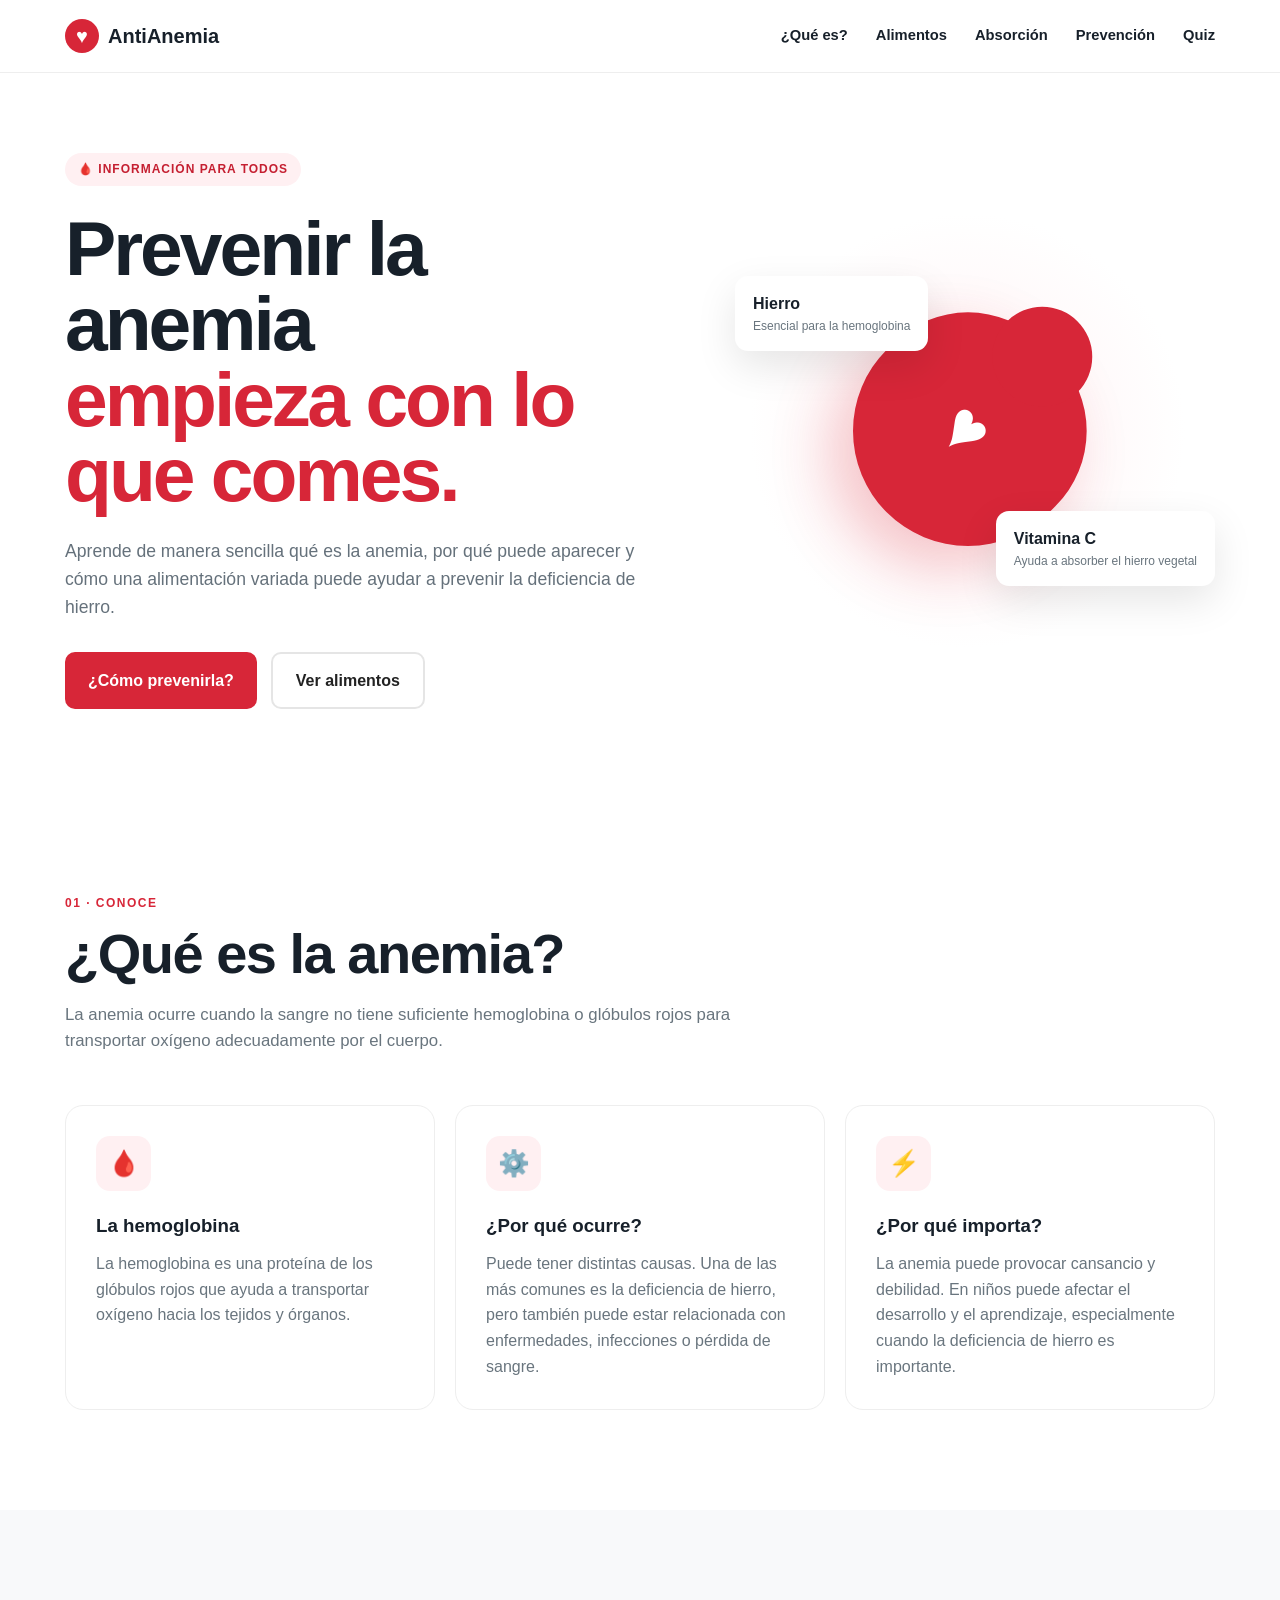
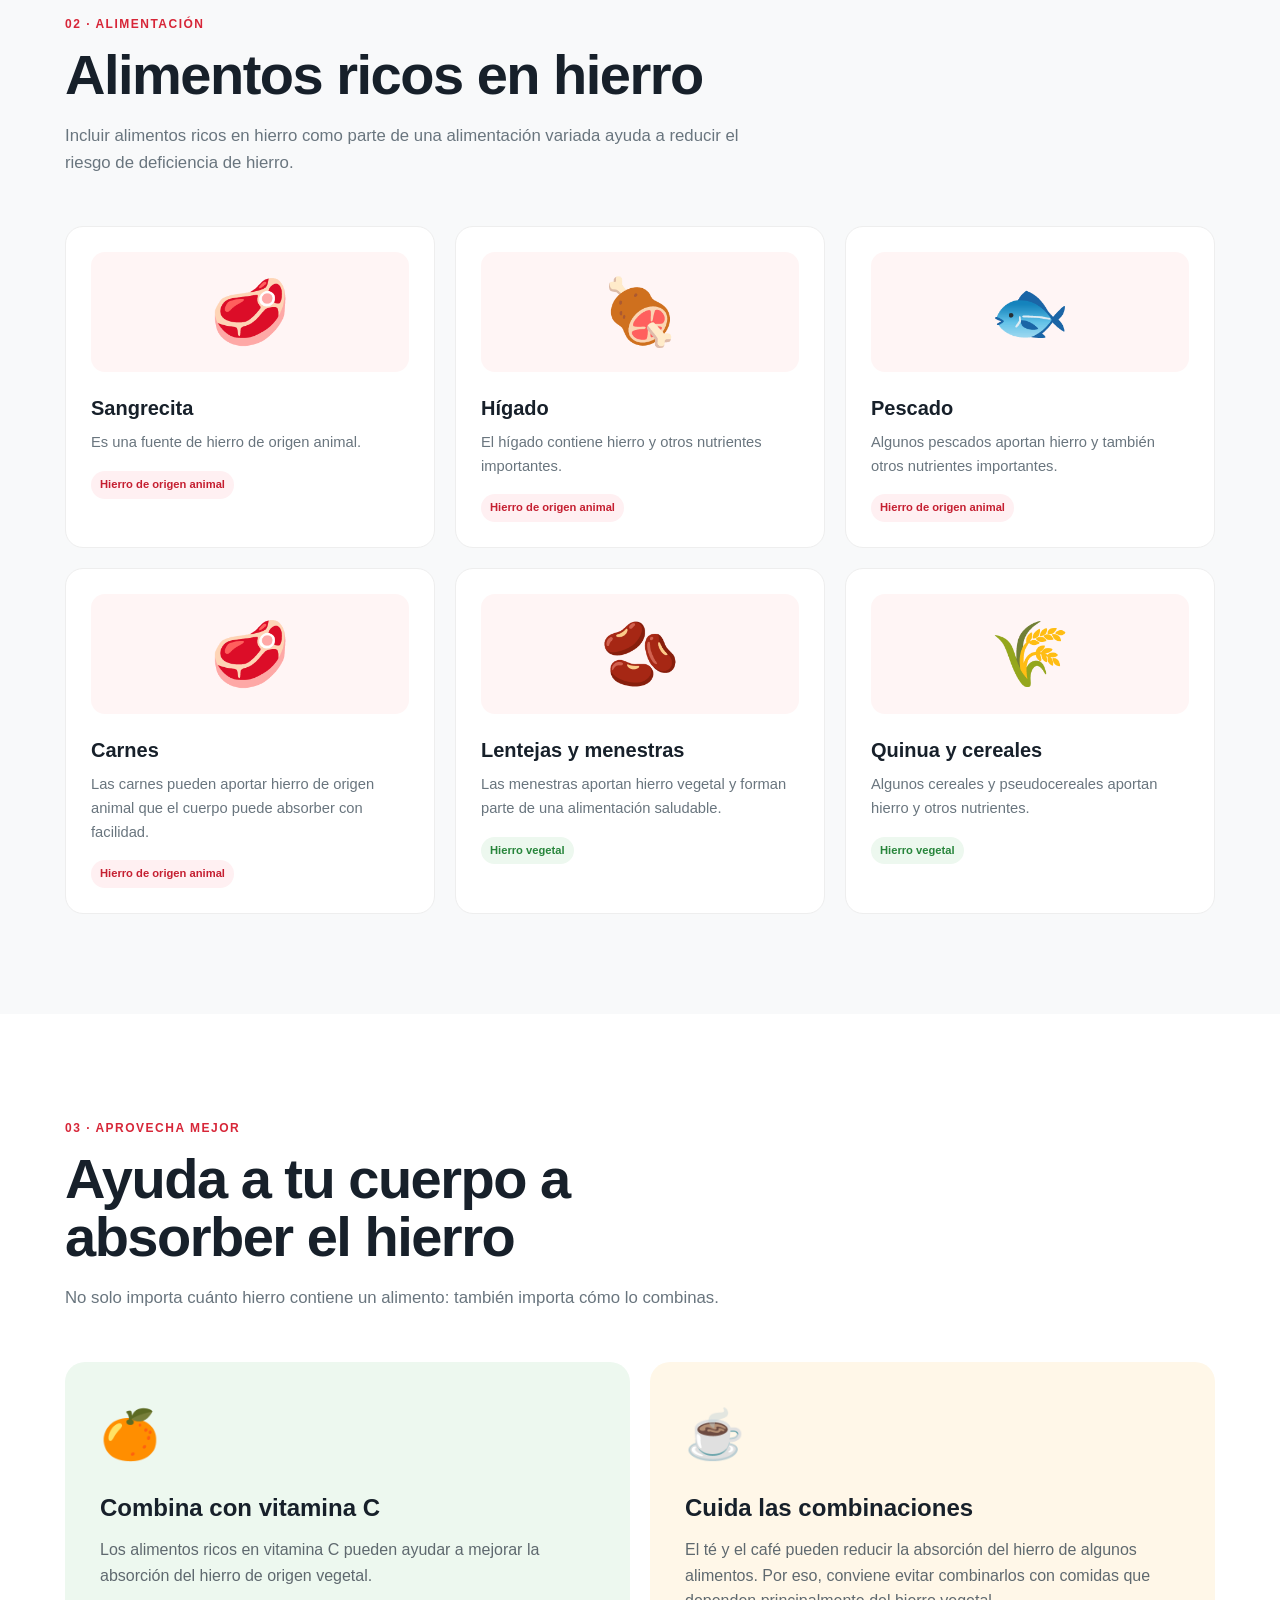
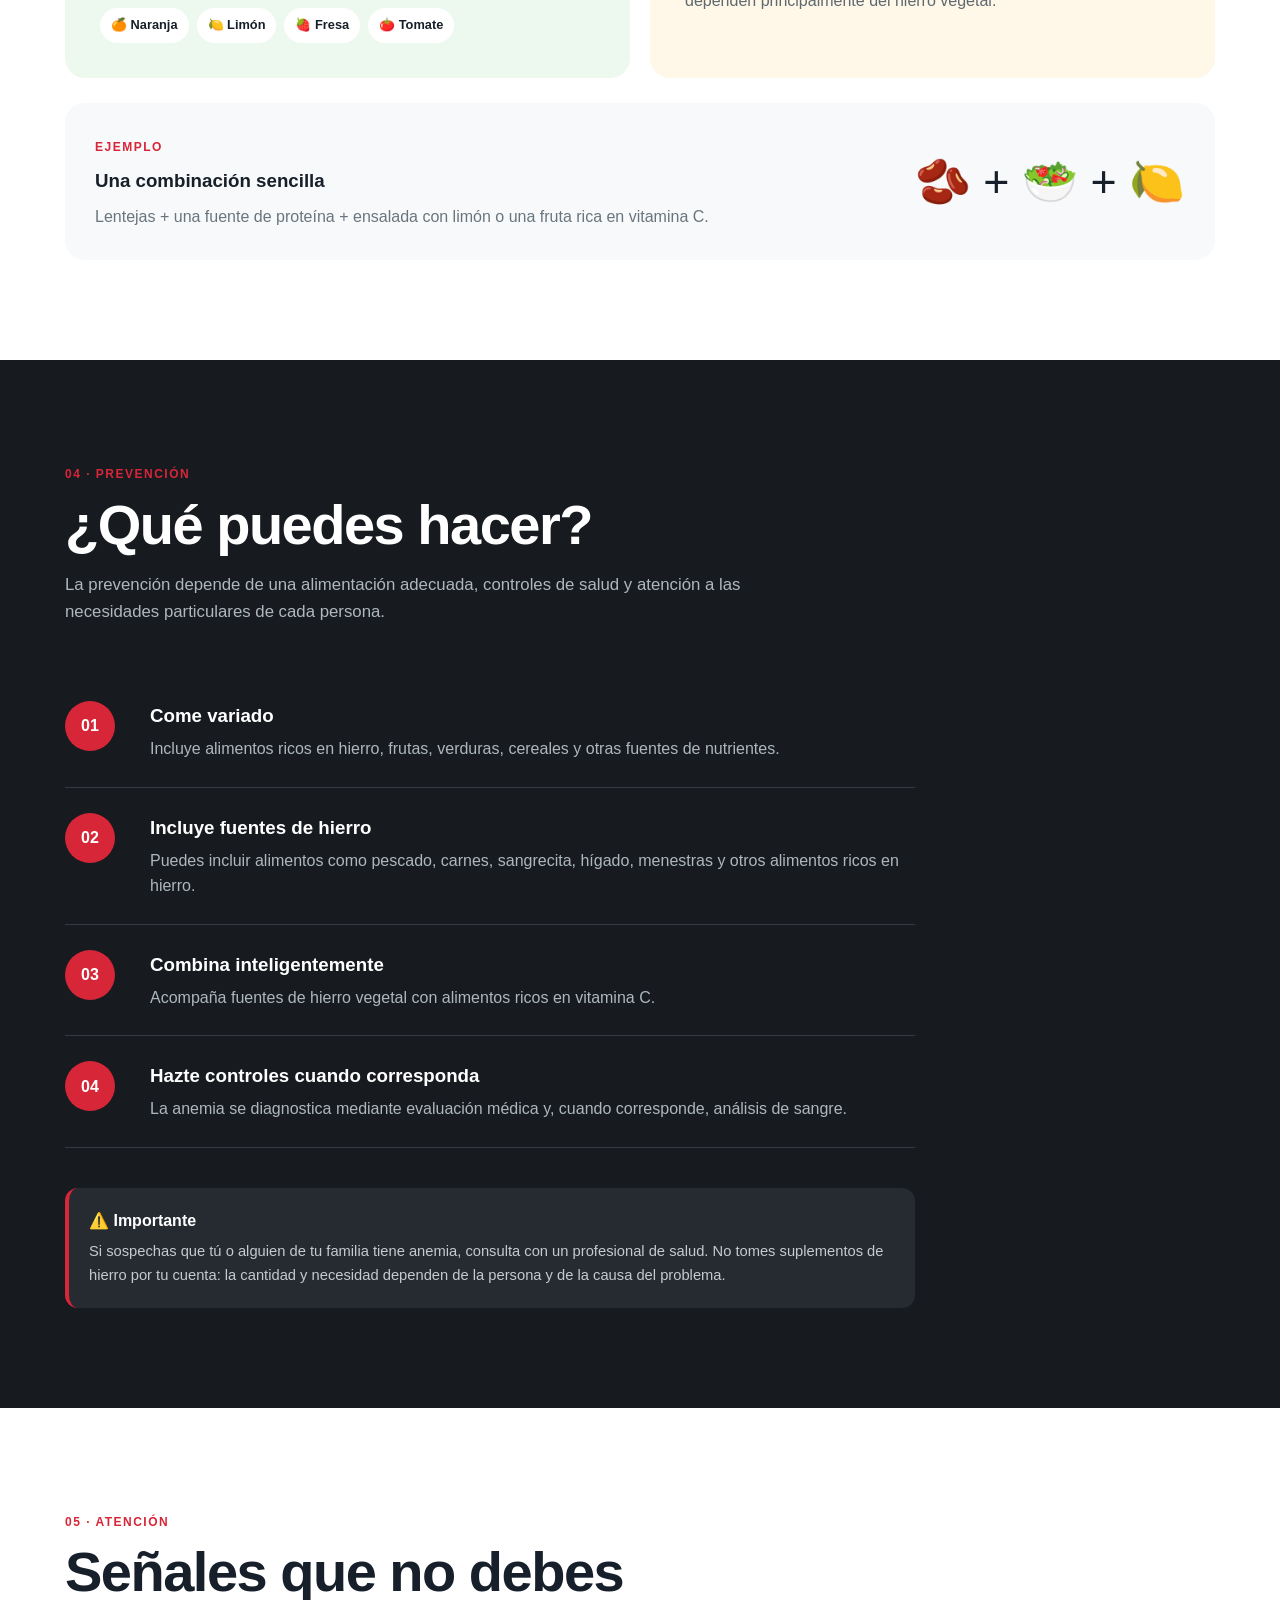
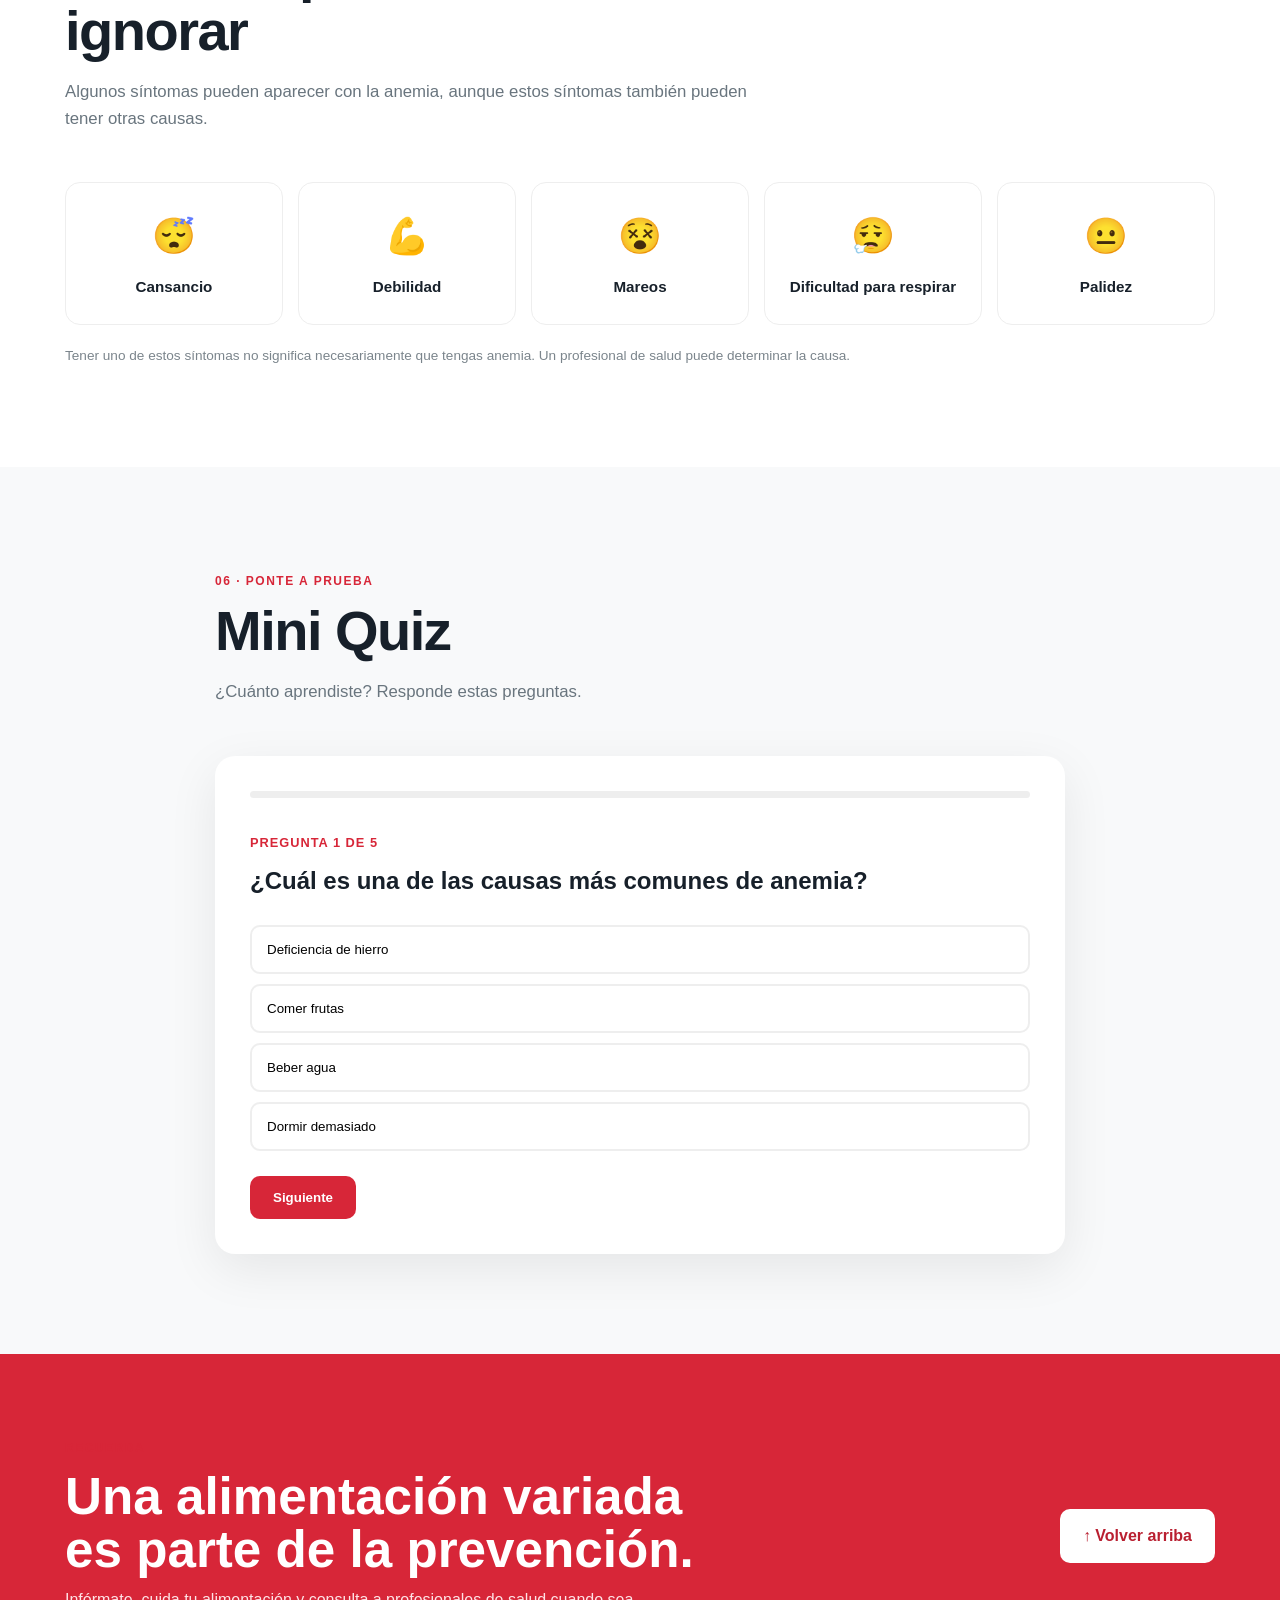
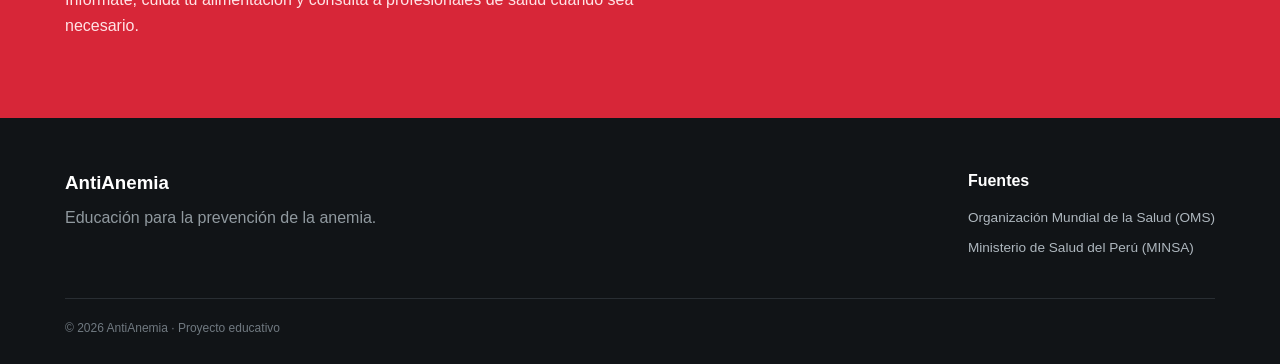
==== index.html @ 3e897366 "Add files via upload" ====
<!DOCTYPE html>
<html lang="es">
<head>
    <meta charset="UTF-8">
    <meta name="viewport" content="width=device-width, initial-scale=1.0">

    <title>Prevenir la Anemia | Guía de Salud</title>

    <meta
        name="description"
        content="Información sencilla sobre qué es la anemia y cómo ayudar a prevenirla mediante una alimentación saludable."
    >

    <link rel="stylesheet" href="style.css">
</head>

<body>

    <!-- ================= HEADER ================= -->

    <header class="header">

        <nav class="navbar">

            <a href="#inicio" class="logo">
                <span class="logo-icon">♥</span>
                AntiAnemia
            </a>

            <button class="menu-button" id="menuButton" aria-label="Abrir menú">
                ☰
            </button>

            <div class="nav-links" id="navLinks">
                <a href="#que-es">¿Qué es?</a>
                <a href="#alimentos">Alimentos</a>
                <a href="#absorcion">Absorción</a>
                <a href="#prevencion">Prevención</a>
                <a href="#quiz">Quiz</a>
            </div>

        </nav>

    </header>


    <!-- ================= HERO ================= -->

    <main>

        <section class="hero" id="inicio">

            <div class="hero-content">

                <div class="badge">
                    🩸 INFORMACIÓN PARA TODOS
                </div>

                <h1>
                    Prevenir la anemia
                    <span>empieza con lo que comes.</span>
                </h1>

                <p>
                    Aprende de manera sencilla qué es la anemia,
                    por qué puede aparecer y cómo una alimentación
                    variada puede ayudar a prevenir la deficiencia de hierro.
                </p>

                <div class="hero-buttons">

                    <a href="#prevencion" class="button primary">
                        ¿Cómo prevenirla?
                    </a>

                    <a href="#alimentos" class="button secondary">
                        Ver alimentos
                    </a>

                </div>

            </div>

            <div class="hero-illustration">

                <div class="blood-drop">
                    ♥
                </div>

                <div class="floating-card card-one">
                    <strong>Hierro</strong>
                    <small>Esencial para la hemoglobina</small>
                </div>

                <div class="floating-card card-two">
                    <strong>Vitamina C</strong>
                    <small>Ayuda a absorber el hierro vegetal</small>
                </div>

            </div>

        </section>


        <!-- ================= WHAT IS ANEMIA ================= -->

        <section class="section" id="que-es">

            <div class="section-heading">

                <span class="section-label">01 · CONOCE</span>

                <h2>¿Qué es la anemia?</h2>

                <p>
                    La anemia ocurre cuando la sangre no tiene suficiente
                    hemoglobina o glóbulos rojos para transportar oxígeno
                    adecuadamente por el cuerpo.
                </p>

            </div>


            <div class="info-grid">

                <article class="info-card">

                    <div class="icon">🩸</div>

                    <h3>La hemoglobina</h3>

                    <p>
                        La hemoglobina es una proteína de los glóbulos rojos
                        que ayuda a transportar oxígeno hacia los tejidos
                        y órganos.
                    </p>

                </article>


                <article class="info-card">

                    <div class="icon">⚙️</div>

                    <h3>¿Por qué ocurre?</h3>

                    <p>
                        Puede tener distintas causas. Una de las más comunes
                        es la deficiencia de hierro, pero también puede estar
                        relacionada con enfermedades, infecciones o pérdida
                        de sangre.
                    </p>

                </article>


                <article class="info-card">

                    <div class="icon">⚡</div>

                    <h3>¿Por qué importa?</h3>

                    <p>
                        La anemia puede provocar cansancio y debilidad.
                        En niños puede afectar el desarrollo y el aprendizaje,
                        especialmente cuando la deficiencia de hierro es importante.
                    </p>

                </article>

            </div>

        </section>


        <!-- ================= IRON FOODS ================= -->

        <section class="section section-light" id="alimentos">

            <div class="section-heading">

                <span class="section-label">02 · ALIMENTACIÓN</span>

                <h2>Alimentos ricos en hierro</h2>

                <p>
                    Incluir alimentos ricos en hierro como parte de una
                    alimentación variada ayuda a reducir el riesgo de
                    deficiencia de hierro.
                </p>

            </div>


            <div class="food-grid">

                <article class="food-card">

                    <div class="food-image">🥩</div>

                    <h3>Sangrecita</h3>

                    <p>
                        Es una fuente de hierro de origen animal.
                    </p>

                    <span class="tag animal">
                        Hierro de origen animal
                    </span>

                </article>


                <article class="food-card">

                    <div class="food-image">🍖</div>

                    <h3>Hígado</h3>

                    <p>
                        El hígado contiene hierro y otros nutrientes importantes.
                    </p>

                    <span class="tag animal">
                        Hierro de origen animal
                    </span>

                </article>


                <article class="food-card">

                    <div class="food-image">🐟</div>

                    <h3>Pescado</h3>

                    <p>
                        Algunos pescados aportan hierro y también otros
                        nutrientes importantes.
                    </p>

                    <span class="tag animal">
                        Hierro de origen animal
                    </span>

                </article>


                <article class="food-card">

                    <div class="food-image">🥩</div>

                    <h3>Carnes</h3>

                    <p>
                        Las carnes pueden aportar hierro de origen animal
                        que el cuerpo puede absorber con facilidad.
                    </p>

                    <span class="tag animal">
                        Hierro de origen animal
                    </span>

                </article>


                <article class="food-card">

                    <div class="food-image">🫘</div>

                    <h3>Lentejas y menestras</h3>

                    <p>
                        Las menestras aportan hierro vegetal y forman parte
                        de una alimentación saludable.
                    </p>

                    <span class="tag plant">
                        Hierro vegetal
                    </span>

                </article>


                <article class="food-card">

                    <div class="food-image">🌾</div>

                    <h3>Quinua y cereales</h3>

                    <p>
                        Algunos cereales y pseudocereales aportan hierro
                        y otros nutrientes.
                    </p>

                    <span class="tag plant">
                        Hierro vegetal
                    </span>

                </article>

            </div>

        </section>


        <!-- ================= ABSORPTION ================= -->

        <section class="section" id="absorcion">

            <div class="section-heading">

                <span class="section-label">03 · APROVECHA MEJOR</span>

                <h2>Ayuda a tu cuerpo a absorber el hierro</h2>

                <p>
                    No solo importa cuánto hierro contiene un alimento:
                    también importa cómo lo combinas.
                </p>

            </div>


            <div class="absorption-container">

                <div class="absorption-box positive">

                    <div class="big-icon">🍊</div>

                    <h3>Combina con vitamina C</h3>

                    <p>
                        Los alimentos ricos en vitamina C pueden ayudar a
                        mejorar la absorción del hierro de origen vegetal.
                    </p>

                    <div class="examples">

                        <span>🍊 Naranja</span>
                        <span>🍋 Limón</span>
                        <span>🍓 Fresa</span>
                        <span>🍅 Tomate</span>

                    </div>

                </div>


                <div class="absorption-box warning">

                    <div class="big-icon">☕</div>

                    <h3>Cuida las combinaciones</h3>

                    <p>
                        El té y el café pueden reducir la absorción del hierro
                        de algunos alimentos. Por eso, conviene evitar
                        combinarlos con comidas que dependen principalmente
                        del hierro vegetal.
                    </p>

                </div>

            </div>


            <div class="meal-example">

                <div class="meal-text">

                    <span class="section-label">EJEMPLO</span>

                    <h3>Una combinación sencilla</h3>

                    <p>
                        Lentejas + una fuente de proteína + ensalada con limón
                        o una fruta rica en vitamina C.
                    </p>

                </div>

                <div class="meal-visual">
                    🫘 + 🥗 + 🍋
                </div>

            </div>

        </section>


        <!-- ================= PREVENTION ================= -->

        <section class="section section-dark" id="prevencion">

            <div class="section-heading light">

                <span class="section-label">04 · PREVENCIÓN</span>

                <h2>¿Qué puedes hacer?</h2>

                <p>
                    La prevención depende de una alimentación adecuada,
                    controles de salud y atención a las necesidades
                    particulares de cada persona.
                </p>

            </div>


            <div class="steps">

                <div class="step">

                    <div class="step-number">01</div>

                    <div>
                        <h3>Come variado</h3>

                        <p>
                            Incluye alimentos ricos en hierro, frutas,
                            verduras, cereales y otras fuentes de nutrientes.
                        </p>
                    </div>

                </div>


                <div class="step">

                    <div class="step-number">02</div>

                    <div>
                        <h3>Incluye fuentes de hierro</h3>

                        <p>
                            Puedes incluir alimentos como pescado, carnes,
                            sangrecita, hígado, menestras y otros alimentos
                            ricos en hierro.
                        </p>
                    </div>

                </div>


                <div class="step">

                    <div class="step-number">03</div>

                    <div>
                        <h3>Combina inteligentemente</h3>

                        <p>
                            Acompaña fuentes de hierro vegetal con alimentos
                            ricos en vitamina C.
                        </p>
                    </div>

                </div>


                <div class="step">

                    <div class="step-number">04</div>

                    <div>
                        <h3>Hazte controles cuando corresponda</h3>

                        <p>
                            La anemia se diagnostica mediante evaluación
                            médica y, cuando corresponde, análisis de sangre.
                        </p>
                    </div>

                </div>

            </div>


            <div class="health-warning">

                <strong>⚠️ Importante</strong>

                <p>
                    Si sospechas que tú o alguien de tu familia tiene anemia,
                    consulta con un profesional de salud. No tomes suplementos
                    de hierro por tu cuenta: la cantidad y necesidad dependen
                    de la persona y de la causa del problema.
                </p>

            </div>

        </section>


        <!-- ================= WARNING SIGNS ================= -->

        <section class="section">

            <div class="section-heading">

                <span class="section-label">05 · ATENCIÓN</span>

                <h2>Señales que no debes ignorar</h2>

                <p>
                    Algunos síntomas pueden aparecer con la anemia, aunque
                    estos síntomas también pueden tener otras causas.
                </p>

            </div>


            <div class="symptoms">

                <div class="symptom">
                    <span>😴</span>
                    <h3>Cansancio</h3>
                </div>

                <div class="symptom">
                    <span>💪</span>
                    <h3>Debilidad</h3>
                </div>

                <div class="symptom">
                    <span>😵</span>
                    <h3>Mareos</h3>
                </div>

                <div class="symptom">
                    <span>😮‍💨</span>
                    <h3>Dificultad para respirar</h3>
                </div>

                <div class="symptom">
                    <span>😐</span>
                    <h3>Palidez</h3>
                </div>

            </div>

            <p class="small-note">
                Tener uno de estos síntomas no significa necesariamente
                que tengas anemia. Un profesional de salud puede determinar
                la causa.
            </p>

        </section>


        <!-- ================= QUIZ ================= -->

        <section class="section quiz-section" id="quiz">

            <div class="section-heading">

                <span class="section-label">06 · PONTE A PRUEBA</span>

                <h2>Mini Quiz</h2>

                <p>
                    ¿Cuánto aprendiste? Responde estas preguntas.
                </p>

            </div>


            <div class="quiz-card">

                <div class="quiz-progress">
                    <div id="progressBar"></div>
                </div>

                <div id="quizContent"></div>

                <button class="button primary quiz-button" id="nextButton">
                    Siguiente
                </button>

                <div id="quizResult" class="quiz-result"></div>

            </div>

        </section>


        <!-- ================= FINAL CTA ================= -->

        <section class="final-section">

            <div>

                <span class="section-label">RECUERDA</span>

                <h2>
                    Una alimentación variada
                    es parte de la prevención.
                </h2>

                <p>
                    Infórmate, cuida tu alimentación y consulta a profesionales
                    de salud cuando sea necesario.
                </p>

            </div>

            <a href="#inicio" class="button light-button">
                ↑ Volver arriba
            </a>

        </section>

    </main>


    <!-- ================= FOOTER ================= -->

    <footer class="footer">

        <div class="footer-content">

            <div>

                <h3>AntiAnemia</h3>

                <p>
                    Educación para la prevención de la anemia.
                </p>

            </div>


            <div class="sources">

                <h4>Fuentes</h4>

                <a
                    href="https://www.who.int/health-topics/anaemia"
                    target="_blank"
                    rel="noopener"
                >
                    Organización Mundial de la Salud (OMS)
                </a>

                <a
                    href="https://www.gob.pe/minsa"
                    target="_blank"
                    rel="noopener"
                >
                    Ministerio de Salud del Perú (MINSA)
                </a>

            </div>

        </div>


        <div class="copyright">
            © 2026 AntiAnemia · Proyecto educativo
        </div>

    </footer>


    <script src="quiz.js"></script>

</body>
</html>
---- style.css ----
/* =========================================
   GENERAL
========================================= */

* {
    margin: 0;
    padding: 0;
    box-sizing: border-box;
}

html {
    scroll-behavior: smooth;
}

body {
    font-family: Arial, Helvetica, sans-serif;
    background: #ffffff;
    color: #17202a;
    line-height: 1.6;
}

a {
    text-decoration: none;
    color: inherit;
}

button {
    font-family: inherit;
}


/* =========================================
   HEADER
========================================= */

.header {
    position: sticky;
    top: 0;
    z-index: 1000;
    background: rgba(255, 255, 255, 0.95);
    backdrop-filter: blur(12px);
    border-bottom: 1px solid #eeeeee;
}

.navbar {
    max-width: 1200px;
    margin: auto;
    height: 72px;

    padding: 0 25px;

    display: flex;
    align-items: center;
    justify-content: space-between;
}

.logo {
    font-size: 1.25rem;
    font-weight: 800;

    display: flex;
    align-items: center;
    gap: 9px;
}

.logo-icon {
    width: 34px;
    height: 34px;

    display: flex;
    align-items: center;
    justify-content: center;

    border-radius: 50%;

    background: #d72638;
    color: white;
}

.nav-links {
    display: flex;
    gap: 28px;

    font-size: 0.92rem;
    font-weight: 600;
}

.nav-links a {
    transition: 0.2s;
}

.nav-links a:hover {
    color: #d72638;
}

.menu-button {
    display: none;

    border: none;
    background: none;

    font-size: 1.7rem;
    cursor: pointer;
}


/* =========================================
   HERO
========================================= */

.hero {
    min-height: 650px;

    max-width: 1200px;
    margin: auto;

    padding: 80px 25px;

    display: grid;
    grid-template-columns: 1.1fr 0.9fr;

    align-items: center;
    gap: 50px;
}

.badge {
    display: inline-block;

    padding: 7px 13px;

    background: #fff0f2;
    color: #c51f31;

    border-radius: 100px;

    font-size: 0.75rem;
    font-weight: 800;

    letter-spacing: 1px;
}

.hero h1 {
    font-size: clamp(3rem, 6vw, 5.3rem);

    line-height: 0.98;

    margin: 25px 0;
    letter-spacing: -3px;
}

.hero h1 span {
    display: block;
    color: #d72638;
}

.hero p {
    max-width: 620px;

    font-size: 1.1rem;
    color: #65717b;

    margin-bottom: 30px;
}

.hero-buttons {
    display: flex;
    gap: 14px;
    flex-wrap: wrap;
}

.button {
    display: inline-flex;

    align-items: center;
    justify-content: center;

    padding: 14px 23px;

    border-radius: 10px;

    font-weight: 700;

    border: none;

    cursor: pointer;

    transition: 0.2s;
}

.button:hover {
    transform: translateY(-2px);
}

.primary {
    background: #d72638;
    color: white;
}

.primary:hover {
    background: #b91f30;
}

.secondary {
    border: 2px solid #e5e5e5;
    color: #222;
}

.secondary:hover {
    border-color: #d72638;
}


/* =========================================
   HERO ILLUSTRATION
========================================= */

.hero-illustration {
    min-height: 450px;

    position: relative;

    display: flex;
    align-items: center;
    justify-content: center;

    background:
        radial-gradient(circle at center, #fff1f3 0%, #fff 65%);
}

.blood-drop {
    width: 230px;
    height: 230px;

    background: #d72638;

    border-radius: 60% 60% 65% 65%;

    transform: rotate(45deg);

    display: flex;
    align-items: center;
    justify-content: center;

    color: white;

    font-size: 70px;

    box-shadow:
        0 30px 60px rgba(215, 38, 56, 0.25);
}

.blood-drop::before {
    content: "";

    position: absolute;

    width: 100px;
    height: 100px;

    background: #d72638;

    border-radius: 50%;

    top: -40px;
    left: 65px;
}

.blood-drop {
    text-indent: -5px;
}

.floating-card {
    position: absolute;

    background: white;

    padding: 15px 18px;

    border-radius: 13px;

    box-shadow: 0 15px 40px rgba(0, 0, 0, 0.1);

    display: flex;
    flex-direction: column;

    font-size: 0.9rem;
}

.floating-card strong {
    font-size: 1rem;
}

.floating-card small {
    color: #69757e;
}

.card-one {
    top: 70px;
    left: 15px;
}

.card-two {
    bottom: 70px;
    right: 0;
}


/* =========================================
   SECTIONS
========================================= */

.section {
    max-width: 1200px;

    margin: auto;

    padding: 100px 25px;
}

.section-light {
    max-width: none;
    background: #f8f9fa;

    padding-left: max(25px, calc((100% - 1150px) / 2));
    padding-right: max(25px, calc((100% - 1150px) / 2));
}

.section-heading {
    max-width: 700px;

    margin-bottom: 50px;
}

.section-heading h2 {
    font-size: clamp(2.2rem, 5vw, 3.5rem);

    line-height: 1.05;

    margin: 10px 0 18px;

    letter-spacing: -1.5px;
}

.section-heading p {
    color: #69757e;
    font-size: 1.05rem;
}

.section-label {
    font-size: 0.75rem;

    color: #d72638;

    font-weight: 800;

    letter-spacing: 1.5px;
}


/* =========================================
   INFO CARDS
========================================= */

.info-grid {
    display: grid;

    grid-template-columns: repeat(3, 1fr);

    gap: 20px;
}

.info-card {
    padding: 30px;

    border: 1px solid #eeeeee;

    border-radius: 18px;

    background: white;

    transition: 0.25s;
}

.info-card:hover {
    transform: translateY(-5px);

    box-shadow: 0 15px 40px rgba(0, 0, 0, 0.07);
}

.icon {
    width: 55px;
    height: 55px;

    display: flex;
    align-items: center;
    justify-content: center;

    background: #fff0f2;

    border-radius: 14px;

    font-size: 1.6rem;

    margin-bottom: 20px;
}

.info-card h3 {
    margin-bottom: 10px;
}

.info-card p {
    color: #69757e;
}


/* =========================================
   FOOD CARDS
========================================= */

.food-grid {
    display: grid;

    grid-template-columns: repeat(3, 1fr);

    gap: 20px;
}

.food-card {
    background: white;

    border-radius: 18px;

    padding: 25px;

    border: 1px solid #eeeeee;

    transition: 0.25s;
}

.food-card:hover {
    transform: translateY(-5px);

    box-shadow: 0 15px 40px rgba(0, 0, 0, 0.07);
}

.food-image {
    height: 120px;

    background: #fff5f5;

    border-radius: 14px;

    display: flex;
    align-items: center;
    justify-content: center;

    font-size: 4rem;

    margin-bottom: 20px;
}

.food-card h3 {
    font-size: 1.25rem;

    margin-bottom: 7px;
}

.food-card p {
    color: #69757e;

    font-size: 0.92rem;

    margin-bottom: 15px;
}

.tag {
    display: inline-block;

    padding: 5px 9px;

    border-radius: 50px;

    font-size: 0.7rem;

    font-weight: 700;
}

.animal {
    background: #fff0f2;
    color: #c51f31;
}

.plant {
    background: #edf8ef;
    color: #27853b;
}


/* =========================================
   ABSORPTION
========================================= */

.absorption-container {
    display: grid;

    grid-template-columns: 1fr 1fr;

    gap: 20px;
}

.absorption-box {
    padding: 35px;

    border-radius: 20px;
}

.absorption-box.positive {
    background: #edf8ef;
}

.absorption-box.warning {
    background: #fff7e8;
}

.big-icon {
    font-size: 3rem;

    margin-bottom: 15px;
}

.absorption-box h3 {
    font-size: 1.5rem;

    margin-bottom: 10px;
}

.absorption-box p {
    color: #5f696f;
}

.examples {
    display: flex;

    flex-wrap: wrap;

    gap: 8px;

    margin-top: 20px;
}

.examples span {
    padding: 7px 11px;

    background: white;

    border-radius: 50px;

    font-size: 0.8rem;

    font-weight: 600;
}

.meal-example {
    margin-top: 25px;

    padding: 30px;

    border-radius: 20px;

    background: #f8f9fa;

    display: flex;

    align-items: center;
    justify-content: space-between;

    gap: 20px;
}

.meal-example h3 {
    margin: 8px 0;
}

.meal-text p {
    color: #69757e;
}

.meal-visual {
    font-size: 2.8rem;

    white-space: nowrap;
}


/* =========================================
   DARK SECTION
========================================= */

.section-dark {
    max-width: none;

    background: #171b20;

    color: white;

    padding-left: max(25px, calc((100% - 1150px) / 2));
    padding-right: max(25px, calc((100% - 1150px) / 2));
}

.light p {
    color: #aeb7be;
}

.steps {
    max-width: 850px;
}

.step {
    display: grid;

    grid-template-columns: 65px 1fr;

    gap: 20px;

    padding: 25px 0;

    border-bottom: 1px solid #343a40;
}

.step-number {
    width: 50px;
    height: 50px;

    display: flex;
    align-items: center;
    justify-content: center;

    border-radius: 50%;

    background: #d72638;

    font-weight: 800;
}

.step h3 {
    margin-bottom: 5px;
}

.step p {
    color: #aeb7be;
}

.health-warning {
    max-width: 850px;

    margin-top: 40px;

    padding: 20px;

    border-radius: 13px;

    background: #252b31;

    border-left: 4px solid #d72638;
}

.health-warning strong {
    display: block;

    margin-bottom: 7px;
}

.health-warning p {
    color: #c4cbd0;

    font-size: 0.92rem;
}


/* =========================================
   SYMPTOMS
========================================= */

.symptoms {
    display: grid;

    grid-template-columns: repeat(5, 1fr);

    gap: 15px;
}

.symptom {
    text-align: center;

    padding: 25px 15px;

    border: 1px solid #eeeeee;

    border-radius: 15px;
}

.symptom span {
    display: block;

    font-size: 2.2rem;

    margin-bottom: 10px;
}

.symptom h3 {
    font-size: 0.95rem;
}

.small-note {
    margin-top: 20px;

    color: #7b858c;

    font-size: 0.85rem;
}


/* =========================================
   QUIZ
========================================= */

.quiz-section {
    background: #f8f9fa;

    max-width: none;

    padding-left: max(25px, calc((100% - 850px) / 2));
    padding-right: max(25px, calc((100% - 850px) / 2));
}

.quiz-card {
    background: white;

    padding: 35px;

    border-radius: 20px;

    box-shadow: 0 15px 50px rgba(0, 0, 0, 0.08);
}

.quiz-progress {
    height: 7px;

    background: #eeeeee;

    border-radius: 10px;

    margin-bottom: 35px;

    overflow: hidden;
}

#progressBar {
    height: 100%;

    width: 0%;

    background: #d72638;

    transition: 0.3s;
}

.question-number {
    color: #d72638;

    font-weight: 800;

    font-size: 0.8rem;

    letter-spacing: 1px;
}

.quiz-question {
    font-size: 1.5rem;

    margin: 8px 0 25px;
}

.answers {
    display: grid;

    gap: 10px;
}

.answer {
    width: 100%;

    padding: 15px;

    text-align: left;

    background: white;

    border: 2px solid #eeeeee;

    border-radius: 10px;

    cursor: pointer;

    transition: 0.2s;
}

.answer:hover {
    border-color: #d72638;
}

.answer.selected {
    border-color: #d72638;

    background: #fff1f3;
}

.quiz-button {
    margin-top: 25px;
}

.quiz-result {
    display: none;

    text-align: center;

    padding: 25px;

    margin-top: 20px;

    background: #edf8ef;

    border-radius: 12px;
}

.quiz-result h3 {
    margin-bottom: 5px;
}


/* =========================================
   FINAL SECTION
========================================= */

.final-section {
    padding: 80px 25px;

    background: #d72638;

    color: white;

    display: flex;

    justify-content: space-between;
    align-items: center;

    gap: 40px;

    padding-left: max(25px, calc((100% - 1150px) / 2));
    padding-right: max(25px, calc((100% - 1150px) / 2));
}

.final-section h2 {
    max-width: 650px;

    font-size: clamp(2rem, 4vw, 3.2rem);

    line-height: 1.05;

    margin: 10px 0;
}

.final-section p {
    max-width: 600px;

    color: #ffe3e6;
}

.light-button {
    background: white;

    color: #b91f30;

    white-space: nowrap;
}


/* =========================================
   FOOTER
========================================= */

.footer {
    background: #111417;

    color: white;

    padding: 50px 25px 25px;
}

.footer-content {
    max-width: 1150px;

    margin: auto;

    display: flex;

    justify-content: space-between;

    gap: 40px;
}

.footer p {
    color: #90999f;

    margin-top: 7px;
}

.sources {
    display: flex;

    flex-direction: column;

    gap: 8px;
}

.sources h4 {
    margin-bottom: 5px;
}

.sources a {
    color: #aeb7be;

    font-size: 0.85rem;
}

.sources a:hover {
    color: white;
}

.copyright {
    max-width: 1150px;

    margin: 40px auto 0;

    padding-top: 20px;

    border-top: 1px solid #292e33;

    color: #707980;

    font-size: 0.75rem;
}


/* =========================================
   RESPONSIVE
========================================= */

@media (max-width: 850px) {

    .nav-links {
        position: absolute;

        top: 72px;
        left: 0;
        right: 0;

        display: none;

        flex-direction: column;

        background: white;

        padding: 20px 25px;

        border-bottom: 1px solid #eeeeee;
    }

    .nav-links.active {
        display: flex;
    }

    .menu-button {
        display: block;
    }

    .hero {
        grid-template-columns: 1fr;

        text-align: center;

        padding-top: 60px;
    }

    .hero p {
        margin-left: auto;
        margin-right: auto;
    }

    .hero-buttons {
        justify-content: center;
    }

    .hero-illustration {
        min-height: 350px;
    }

    .info-grid,
    .food-grid {
        grid-template-columns: 1fr 1fr;
    }

    .symptoms {
        grid-template-columns: 1fr 1fr;
    }

    .final-section {
        flex-direction: column;

        align-items: flex-start;
    }

}


@media (max-width: 600px) {

    .navbar {
        padding: 0 18px;
    }

    .section {
        padding-top: 70px;
        padding-bottom: 70px;
    }

    .hero {
        padding-left: 18px;
        padding-right: 18px;
    }

    .hero h1 {
        letter-spacing: -2px;
    }

    .hero-illustration {
        min-height: 300px;
    }

    .blood-drop {
        width: 160px;
        height: 160px;

        font-size: 45px;
    }

    .blood-drop::before {
        width: 70px;
        height: 70px;

        top: -28px;
        left: 45px;
    }

    .floating-card {
        padding: 10px 12px;

        max-width: 150px;

        font-size: 0.75rem;
    }

    .card-one {
        left: 0;
        top: 30px;
    }

    .card-two {
        right: 0;
        bottom: 30px;
    }

    .info-grid,
    .food-grid,
    .absorption-container {
        grid-template-columns: 1fr;
    }

    .symptoms {
        grid-template-columns: 1fr 1fr;
    }

    .meal-example {
        flex-direction: column;

        align-items: flex-start;
    }

    .quiz-card {
        padding: 22px;
    }

    .footer-content {
        flex-direction: column;
    }

}
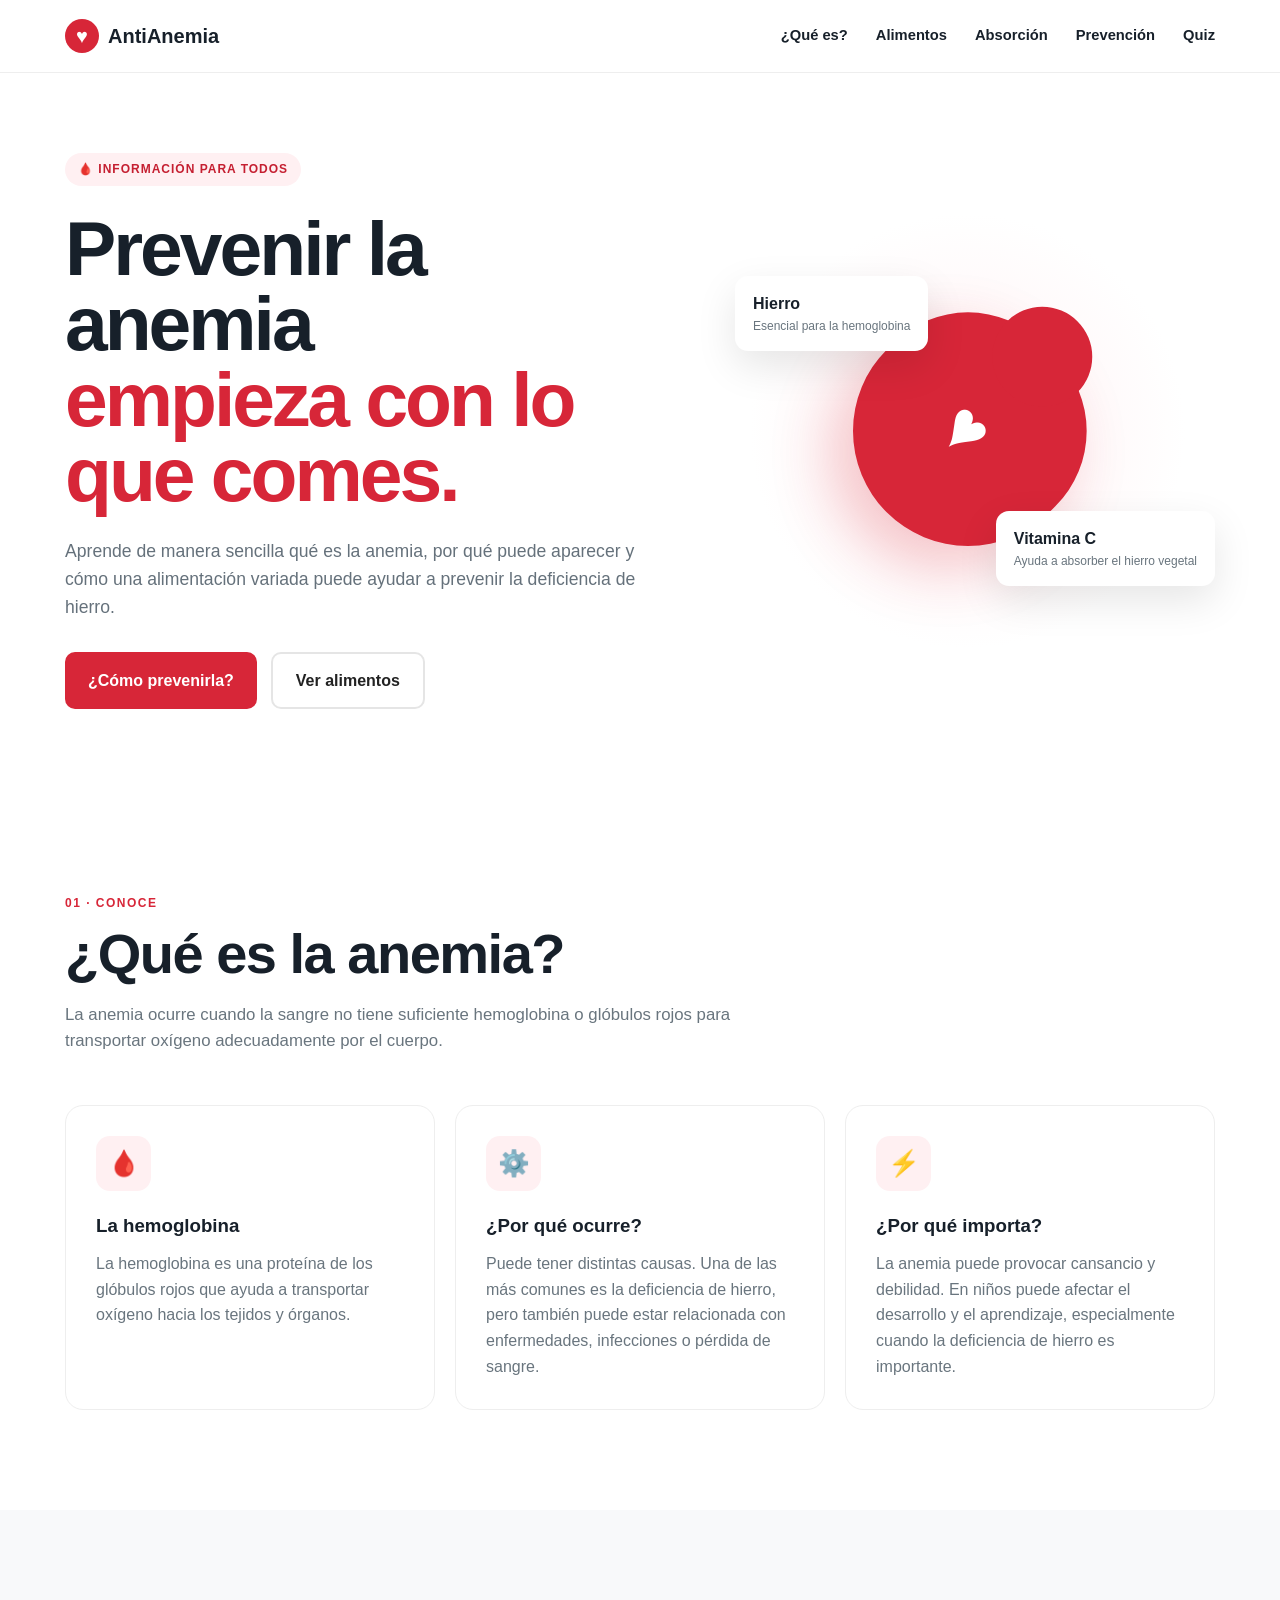
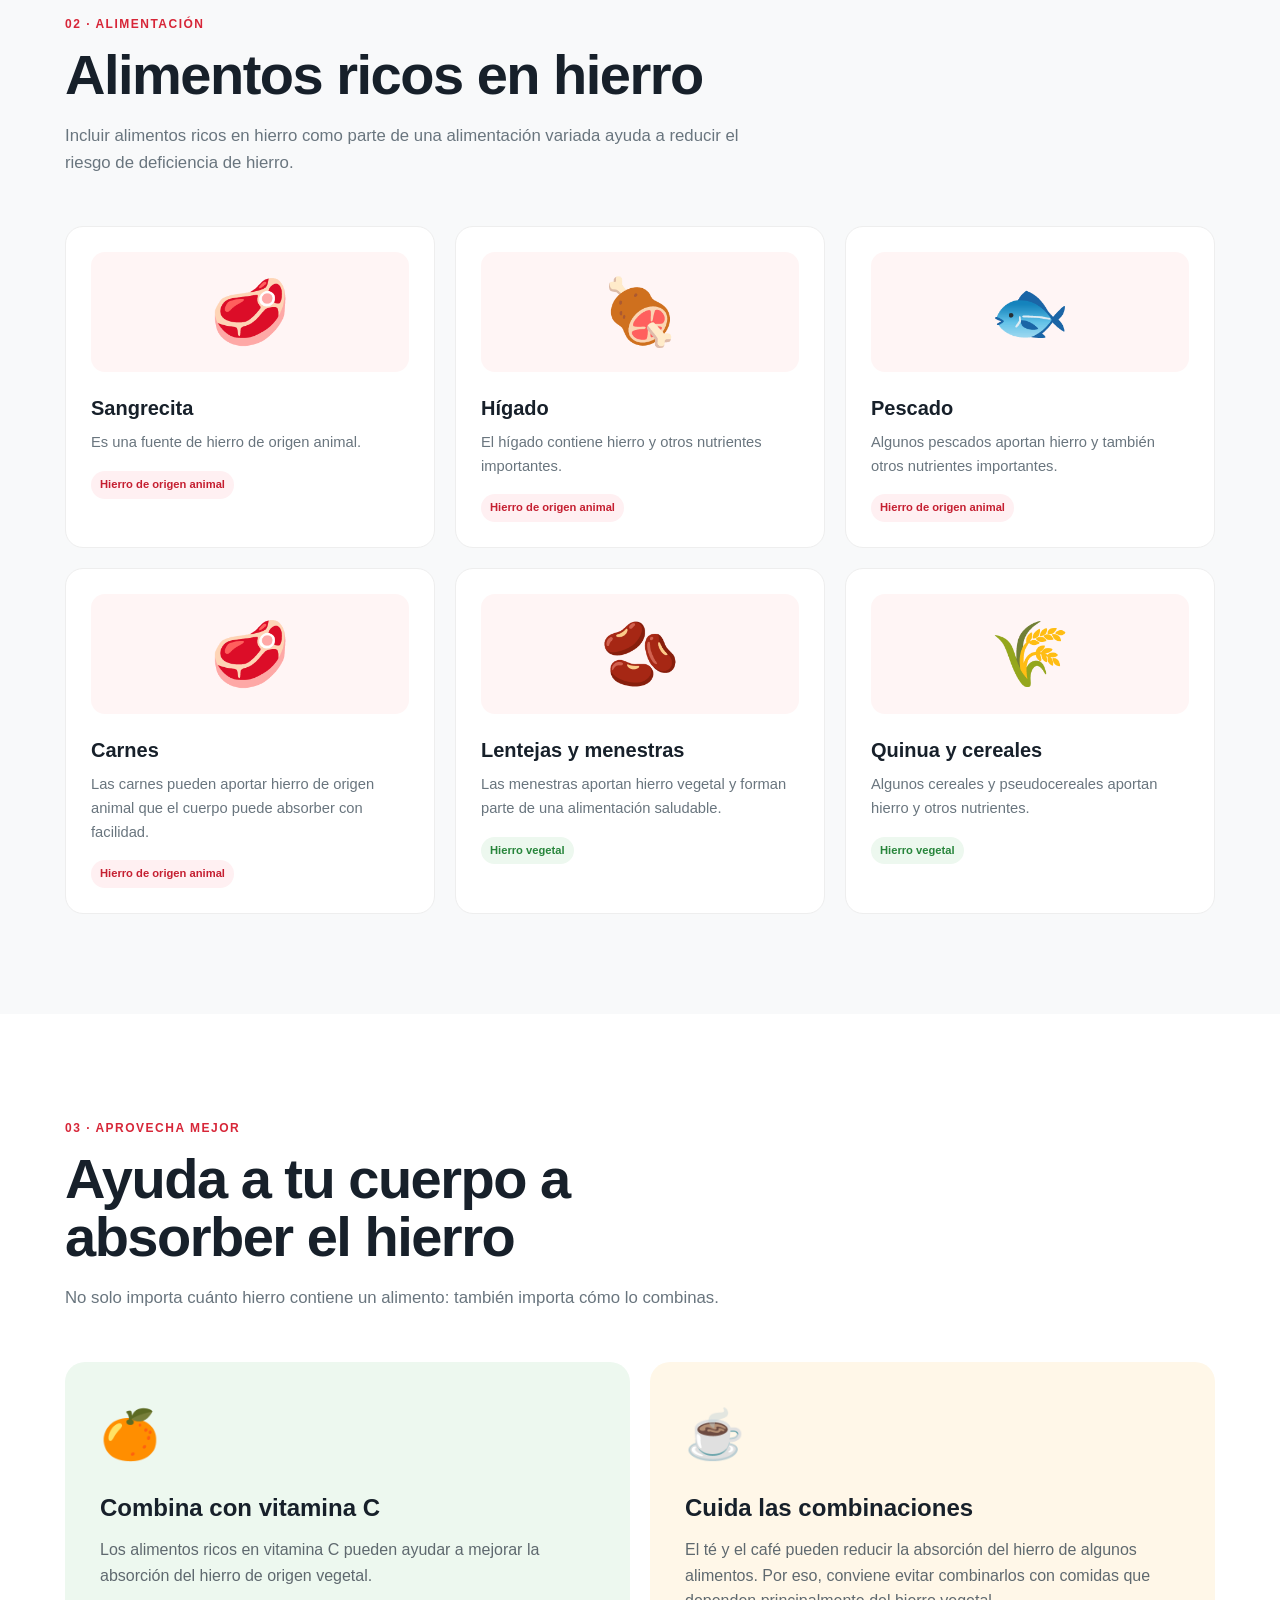
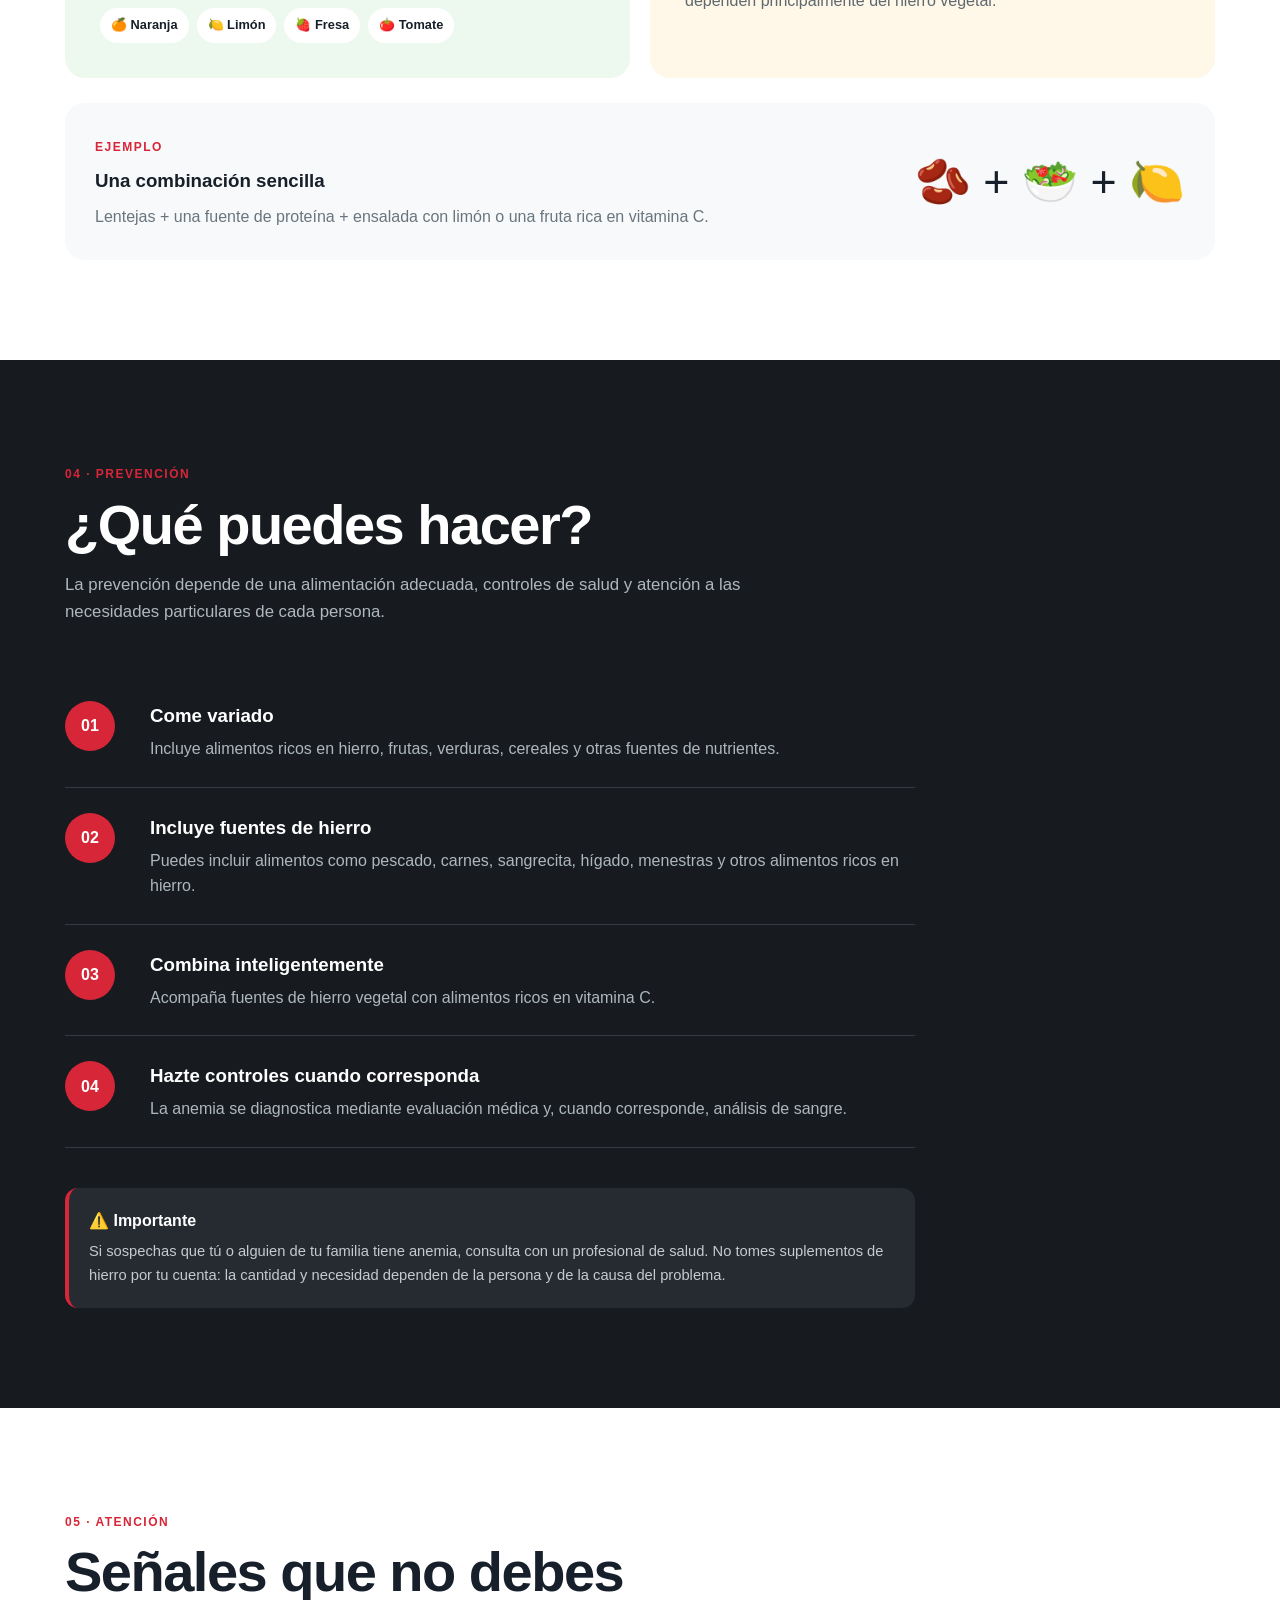
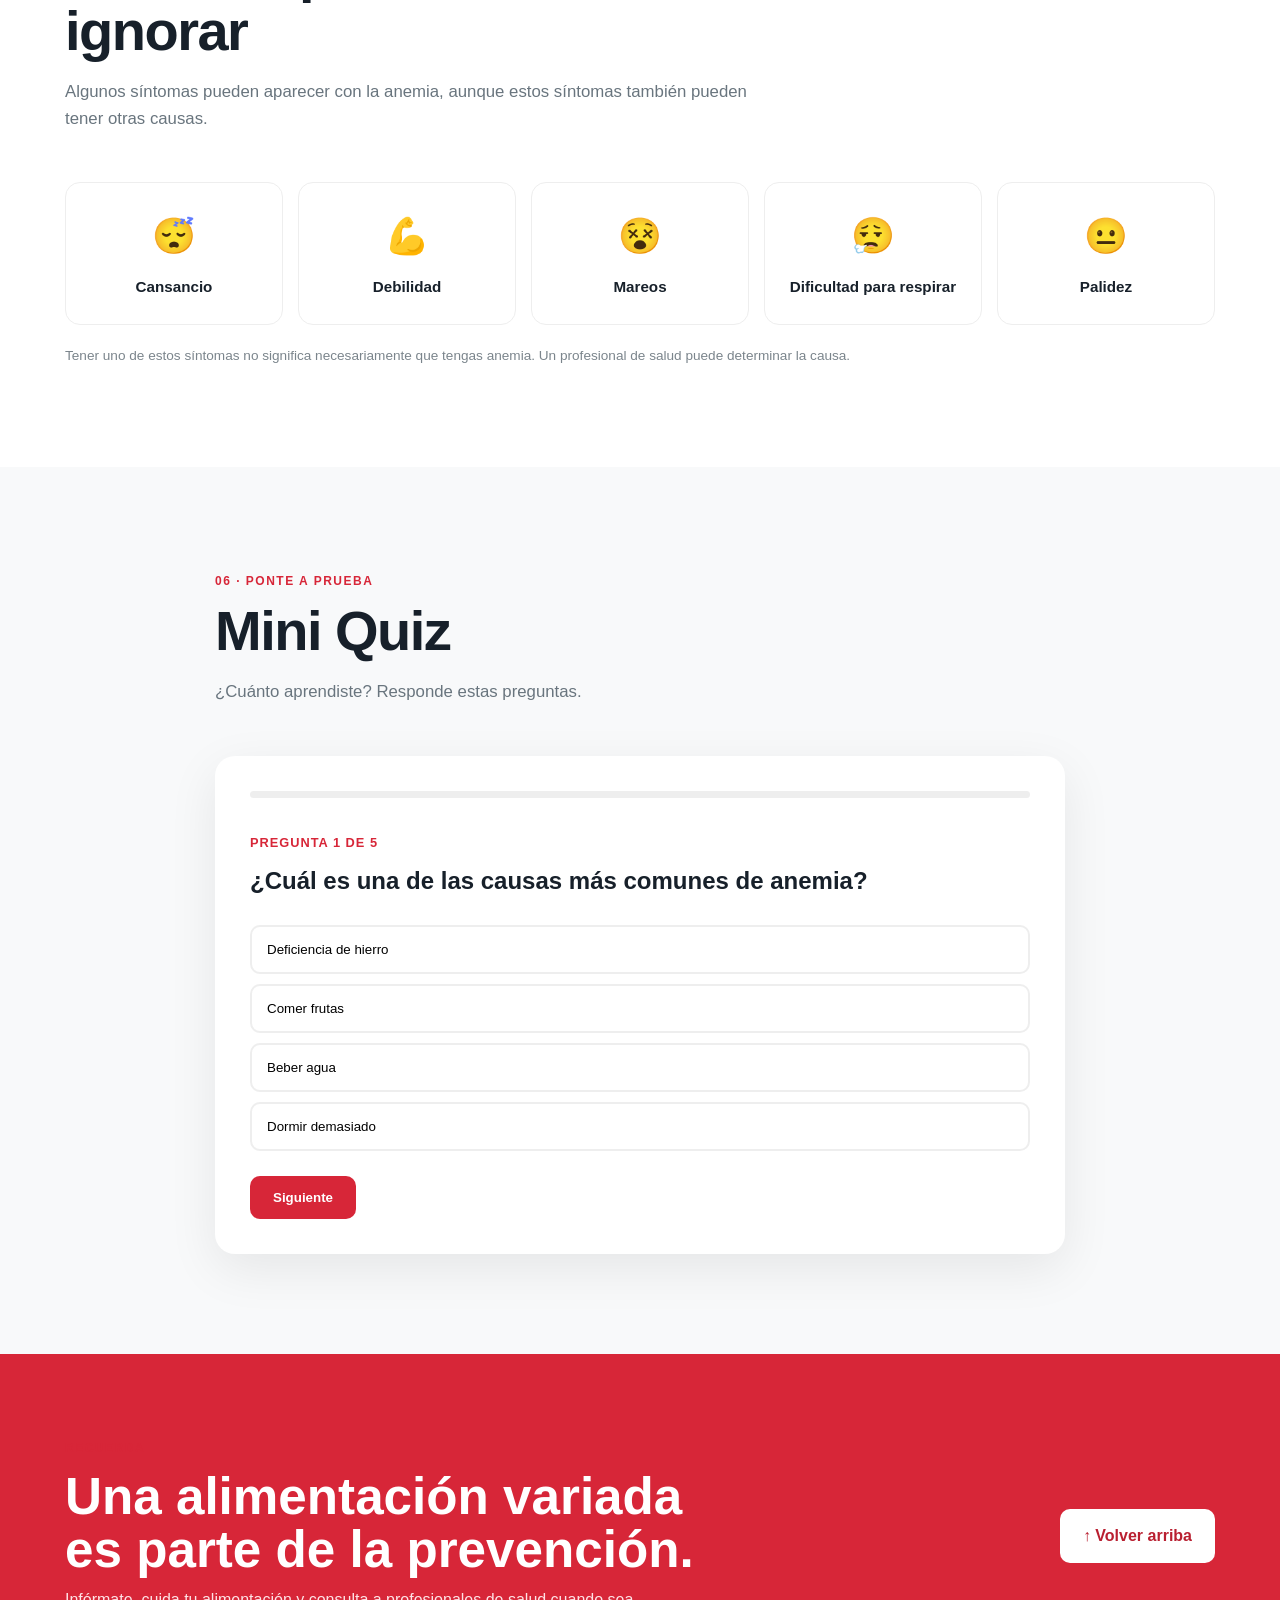
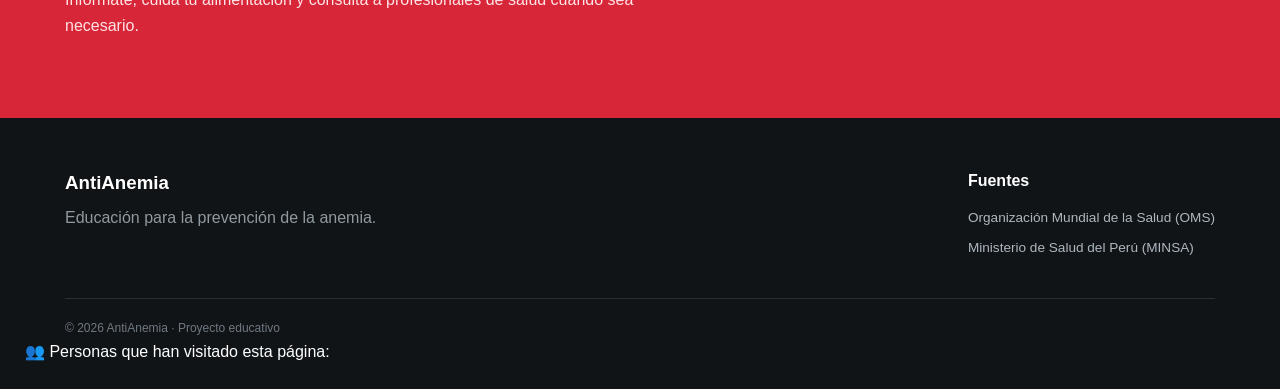
==== commit 3d987000: "Fix HTML structure and add visitor counter script" ====
--- a/index.html
+++ b/index.html
@@ -659,11 +659,33 @@
         <div class="copyright">
             © 2026 AntiAnemia · Proyecto educativo
         </div>
-
+<div id="visitor-counter">
+    👥 Personas que han visitado esta página:
+</div>
+
+<script>
+    var t = setInterval(function() {
+        if (window.goatcounter && window.goatcounter.visit_count) {
+            clearInterval(t);
+
+            window.goatcounter.visit_count({
+                append: '#visitor-counter',
+                path: 'TOTAL',
+                no_branding: true
+            });
+        }
+    }, 100);
+</script>
+
+<script
+    data-goatcounter="https://Yetiegglight.goatcounter.com/count"
+    async
+    src="//gc.zgo.at/count.js">
+</script>
     </footer>
 
 
     <script src="quiz.js"></script>
 
 </body>
-</html>+</html>
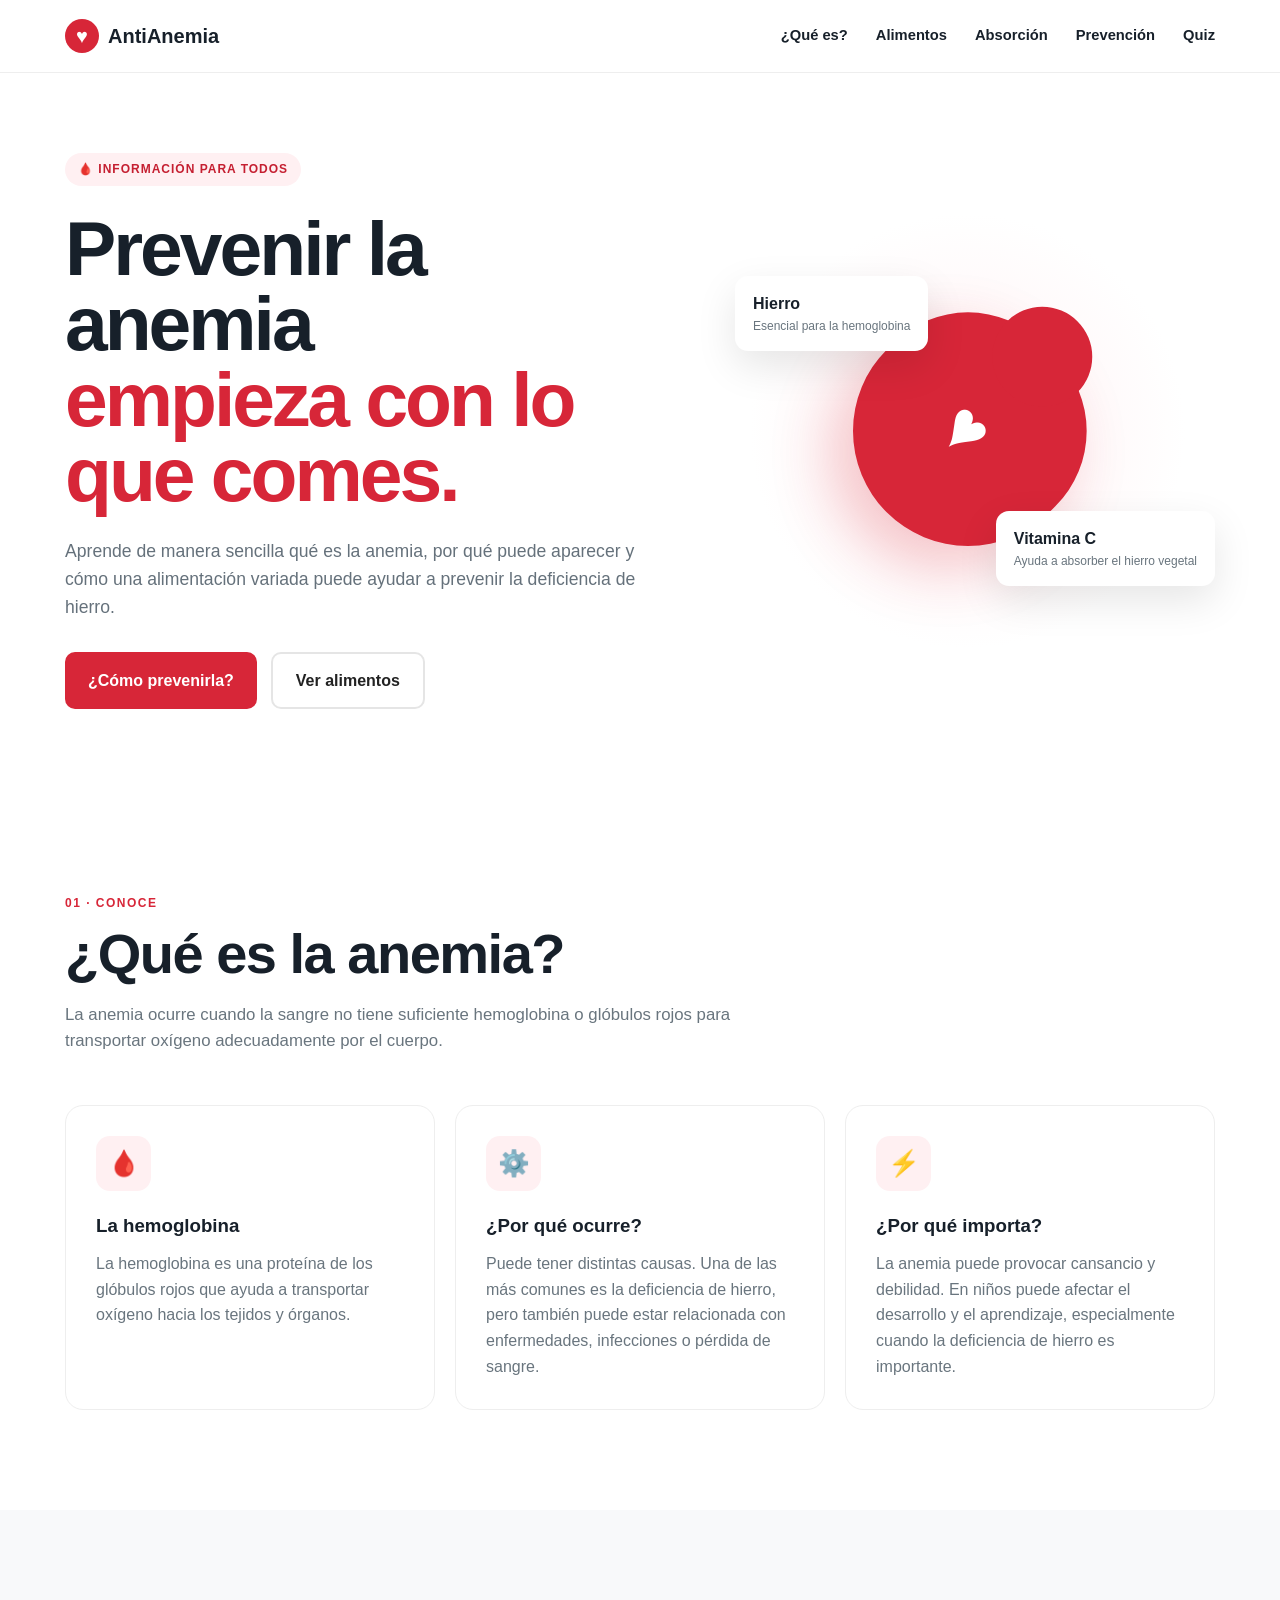
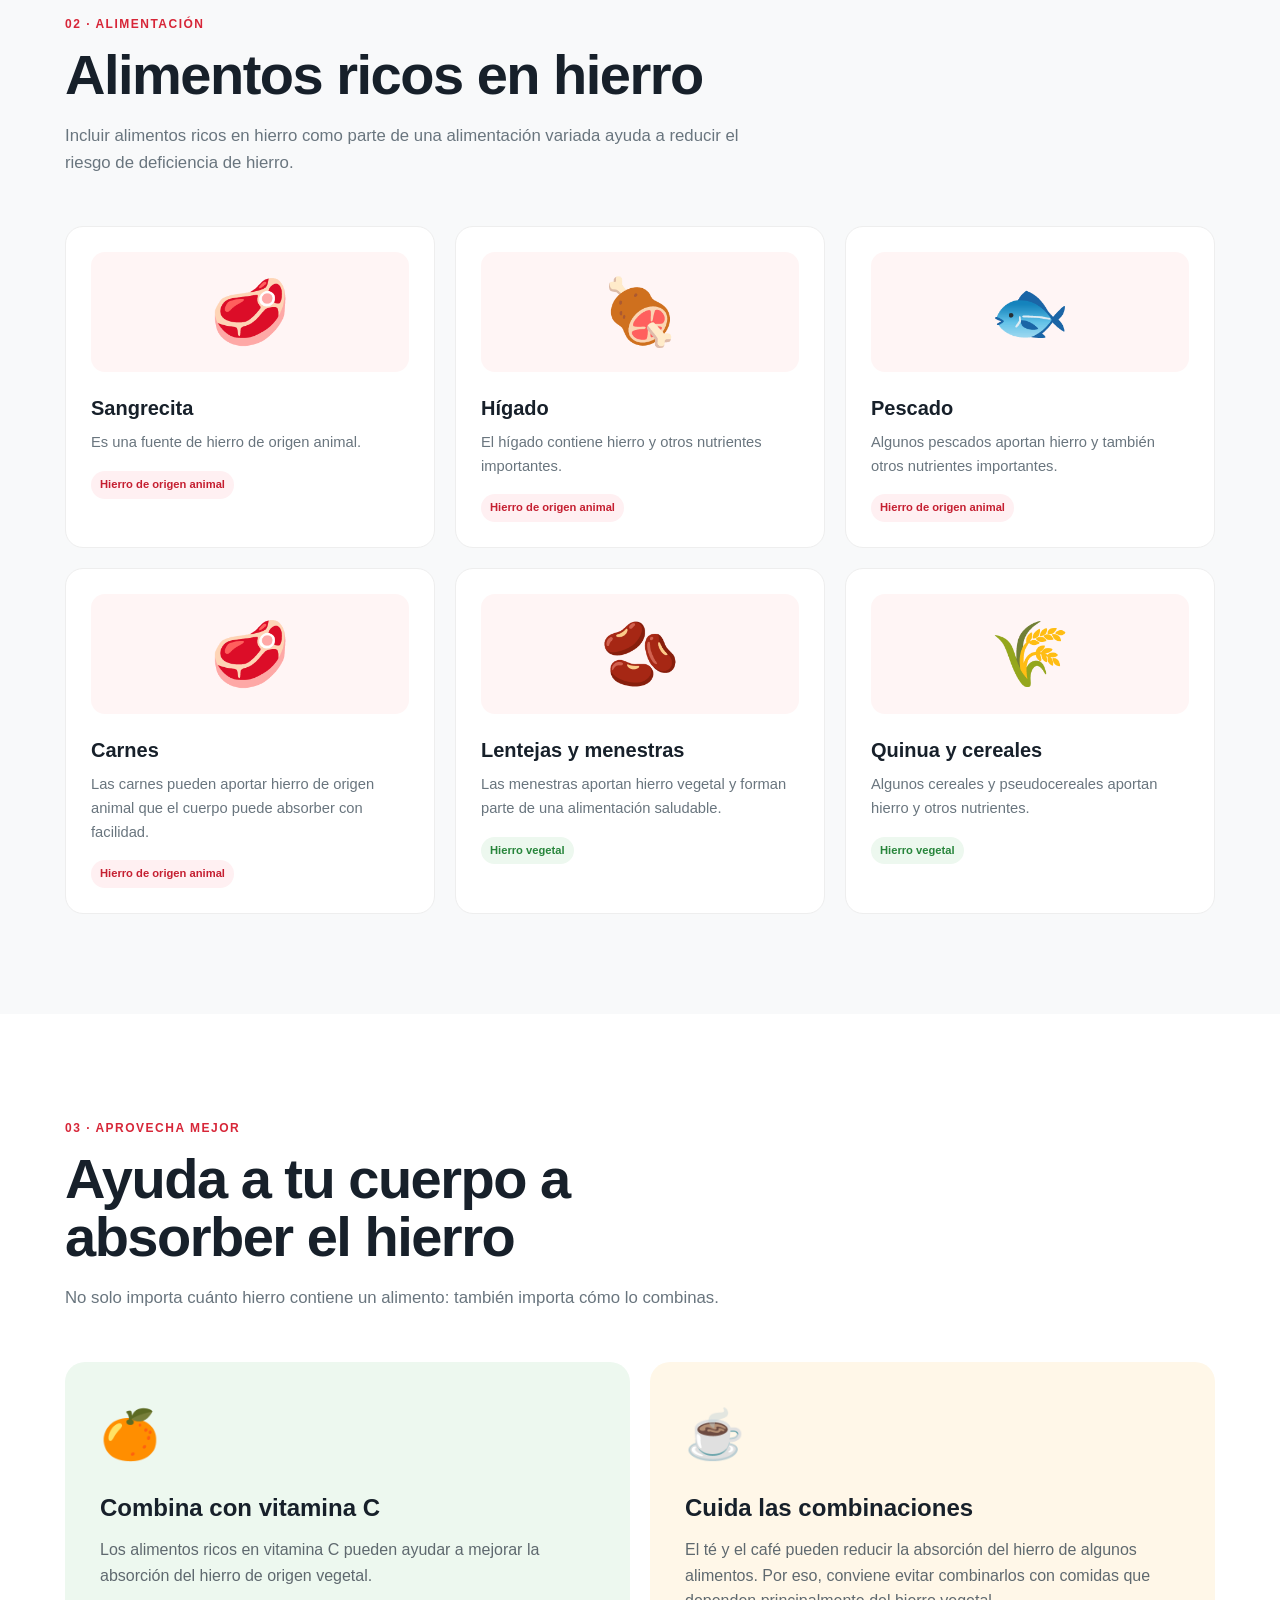
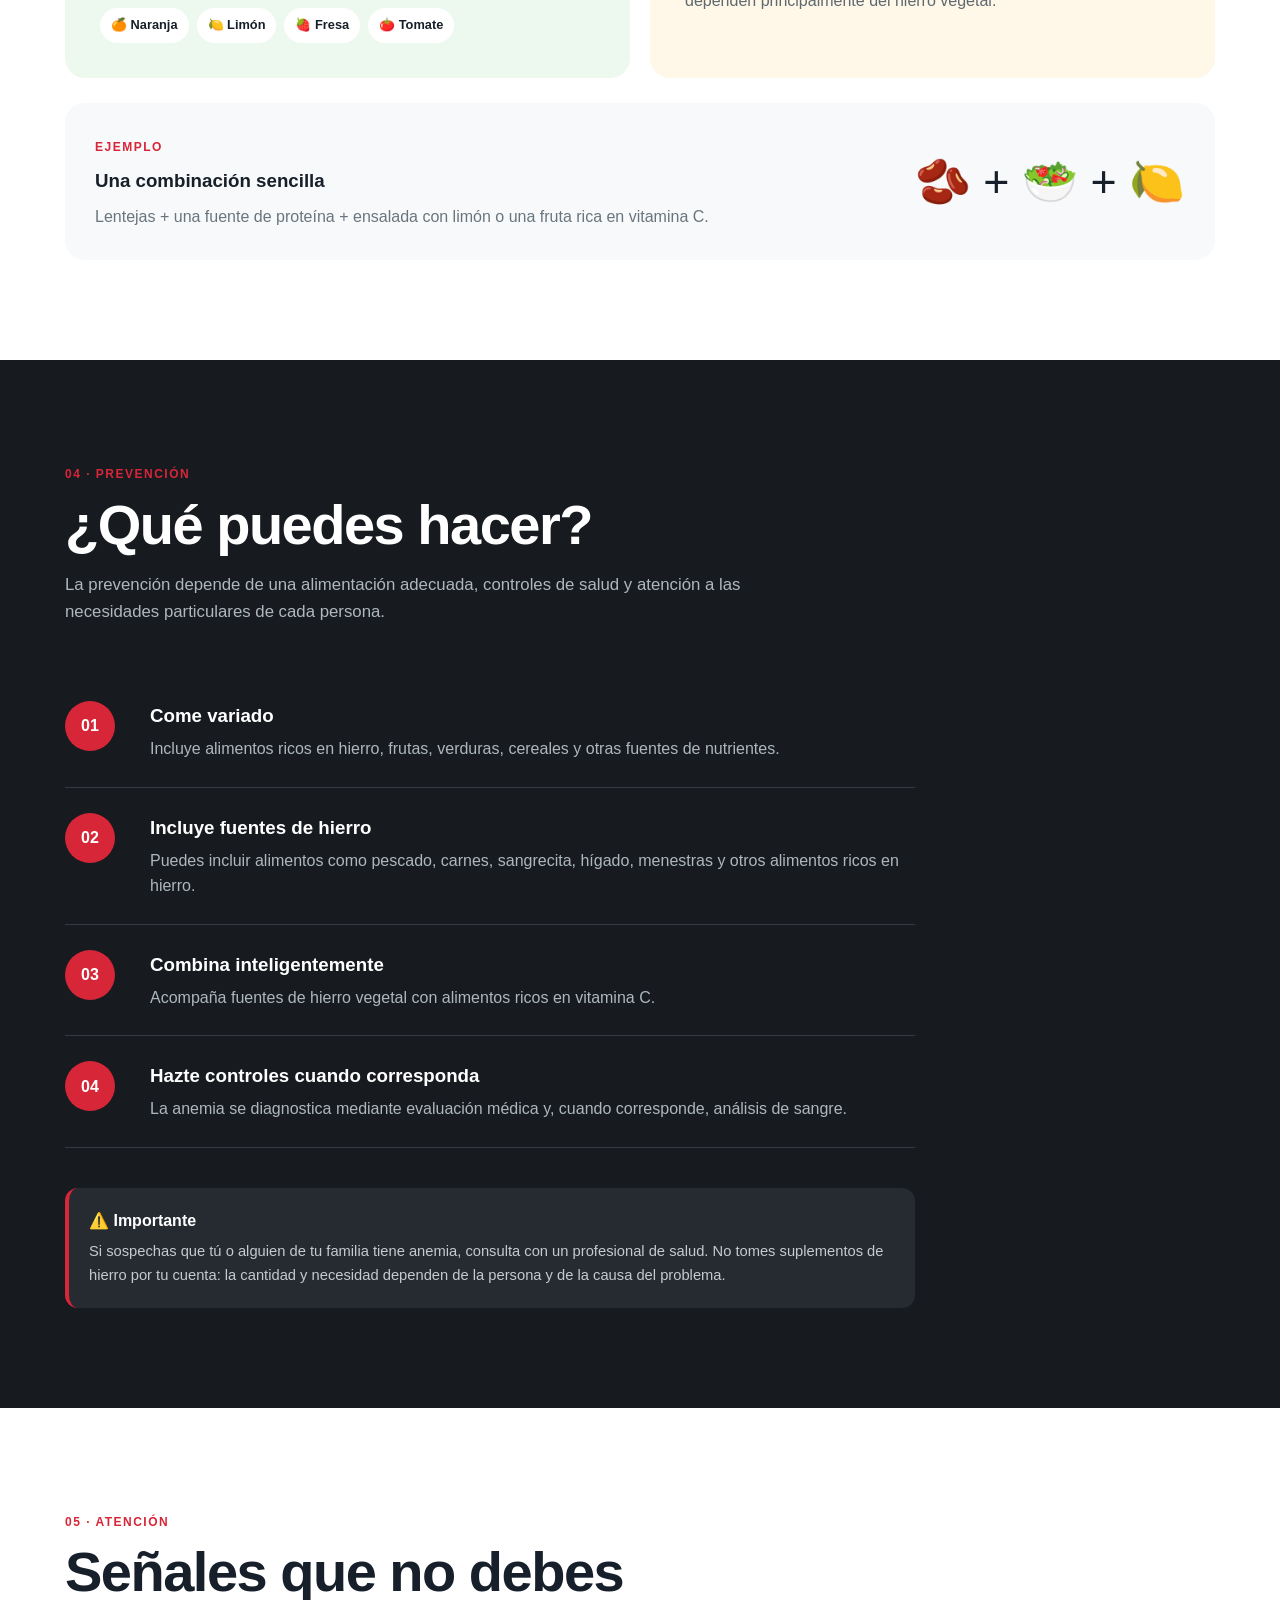
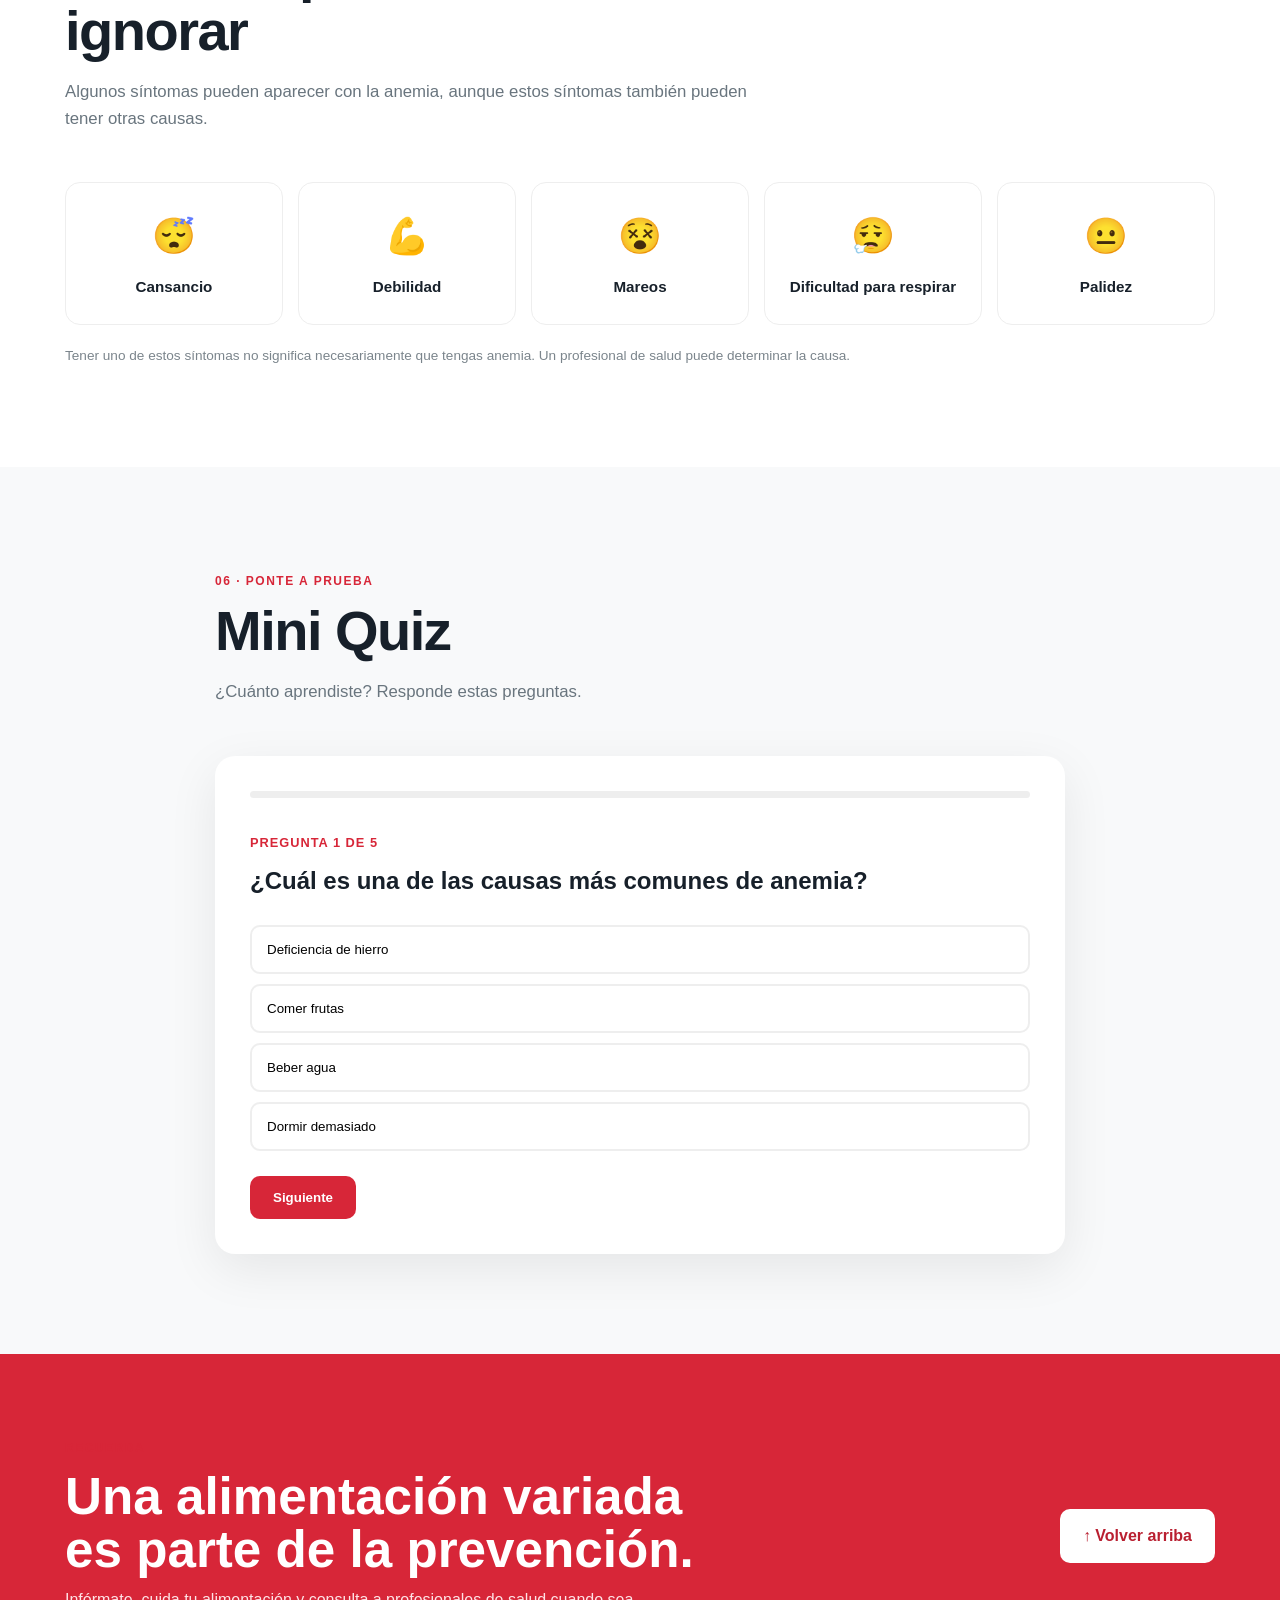
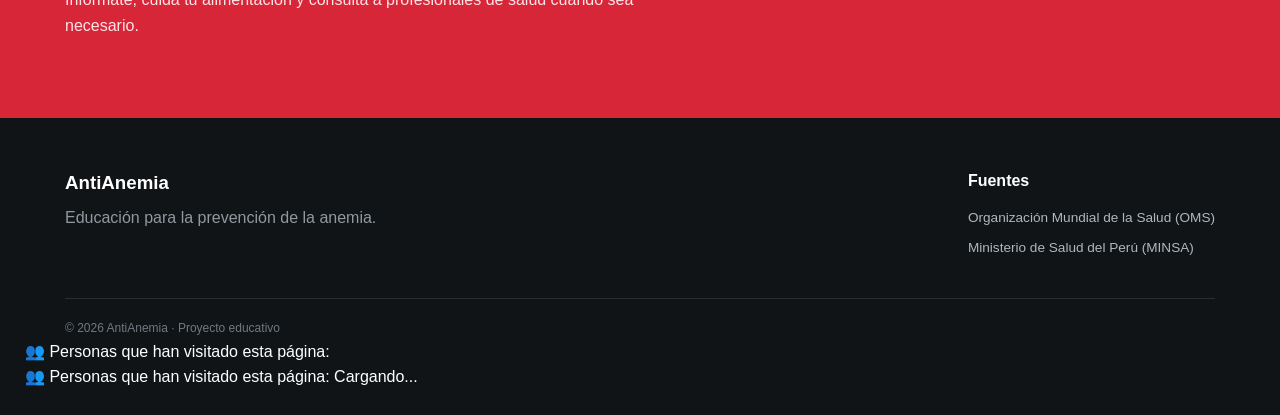
==== commit d5a67295: "Refactor index.html structure and content" ====
--- a/index.html
+++ b/index.html
@@ -663,14 +663,19 @@
     👥 Personas que han visitado esta página:
 </div>
 
+<div id="visitor-counter">
+    👥 Personas que han visitado esta página: <span id="visitor-number">Cargando...</span>
+</div>
+
 <script>
     var t = setInterval(function() {
         if (window.goatcounter && window.goatcounter.visit_count) {
             clearInterval(t);
 
             window.goatcounter.visit_count({
-                append: '#visitor-counter',
+                append: '#visitor-number',
                 path: 'TOTAL',
+                type: 'html',
                 no_branding: true
             });
         }
@@ -680,7 +685,7 @@
 <script
     data-goatcounter="https://Yetiegglight.goatcounter.com/count"
     async
-    src="//gc.zgo.at/count.js">
+    src="https://gc.zgo.at/count.js">
 </script>
     </footer>
 
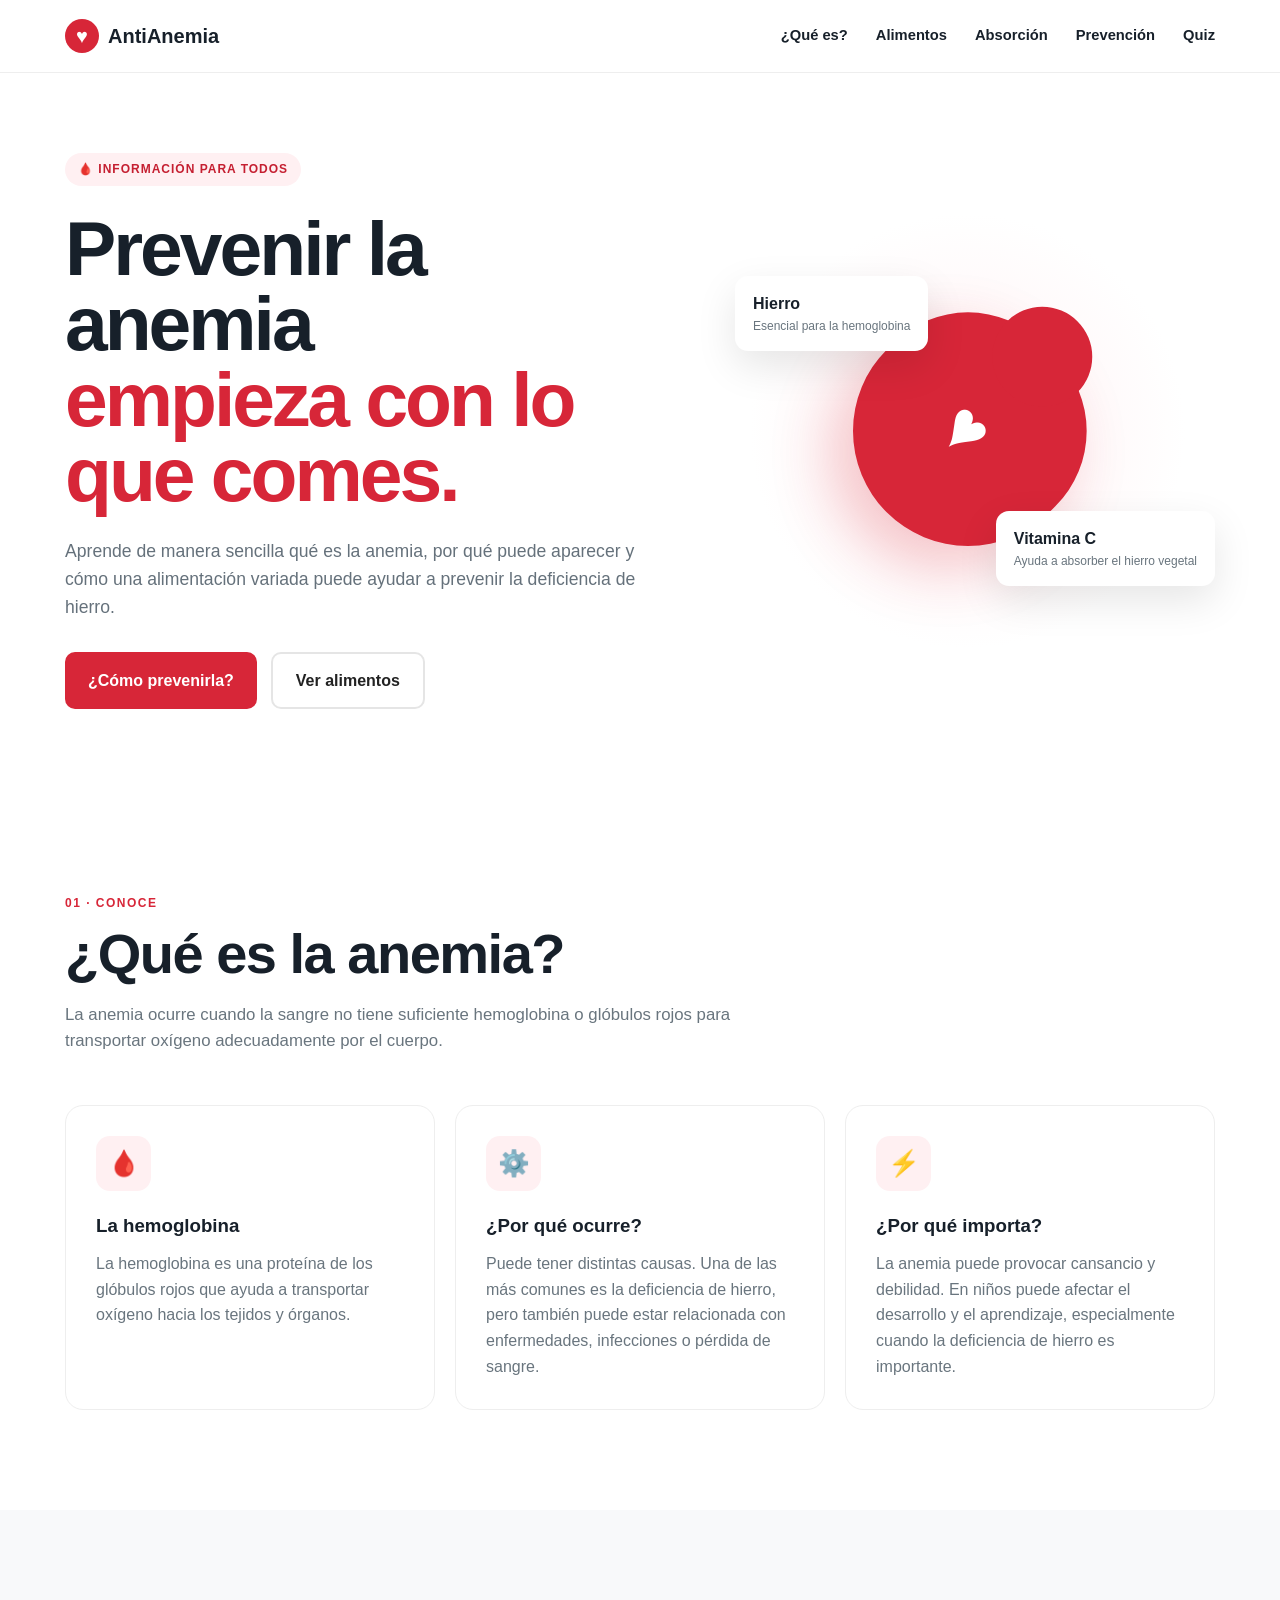
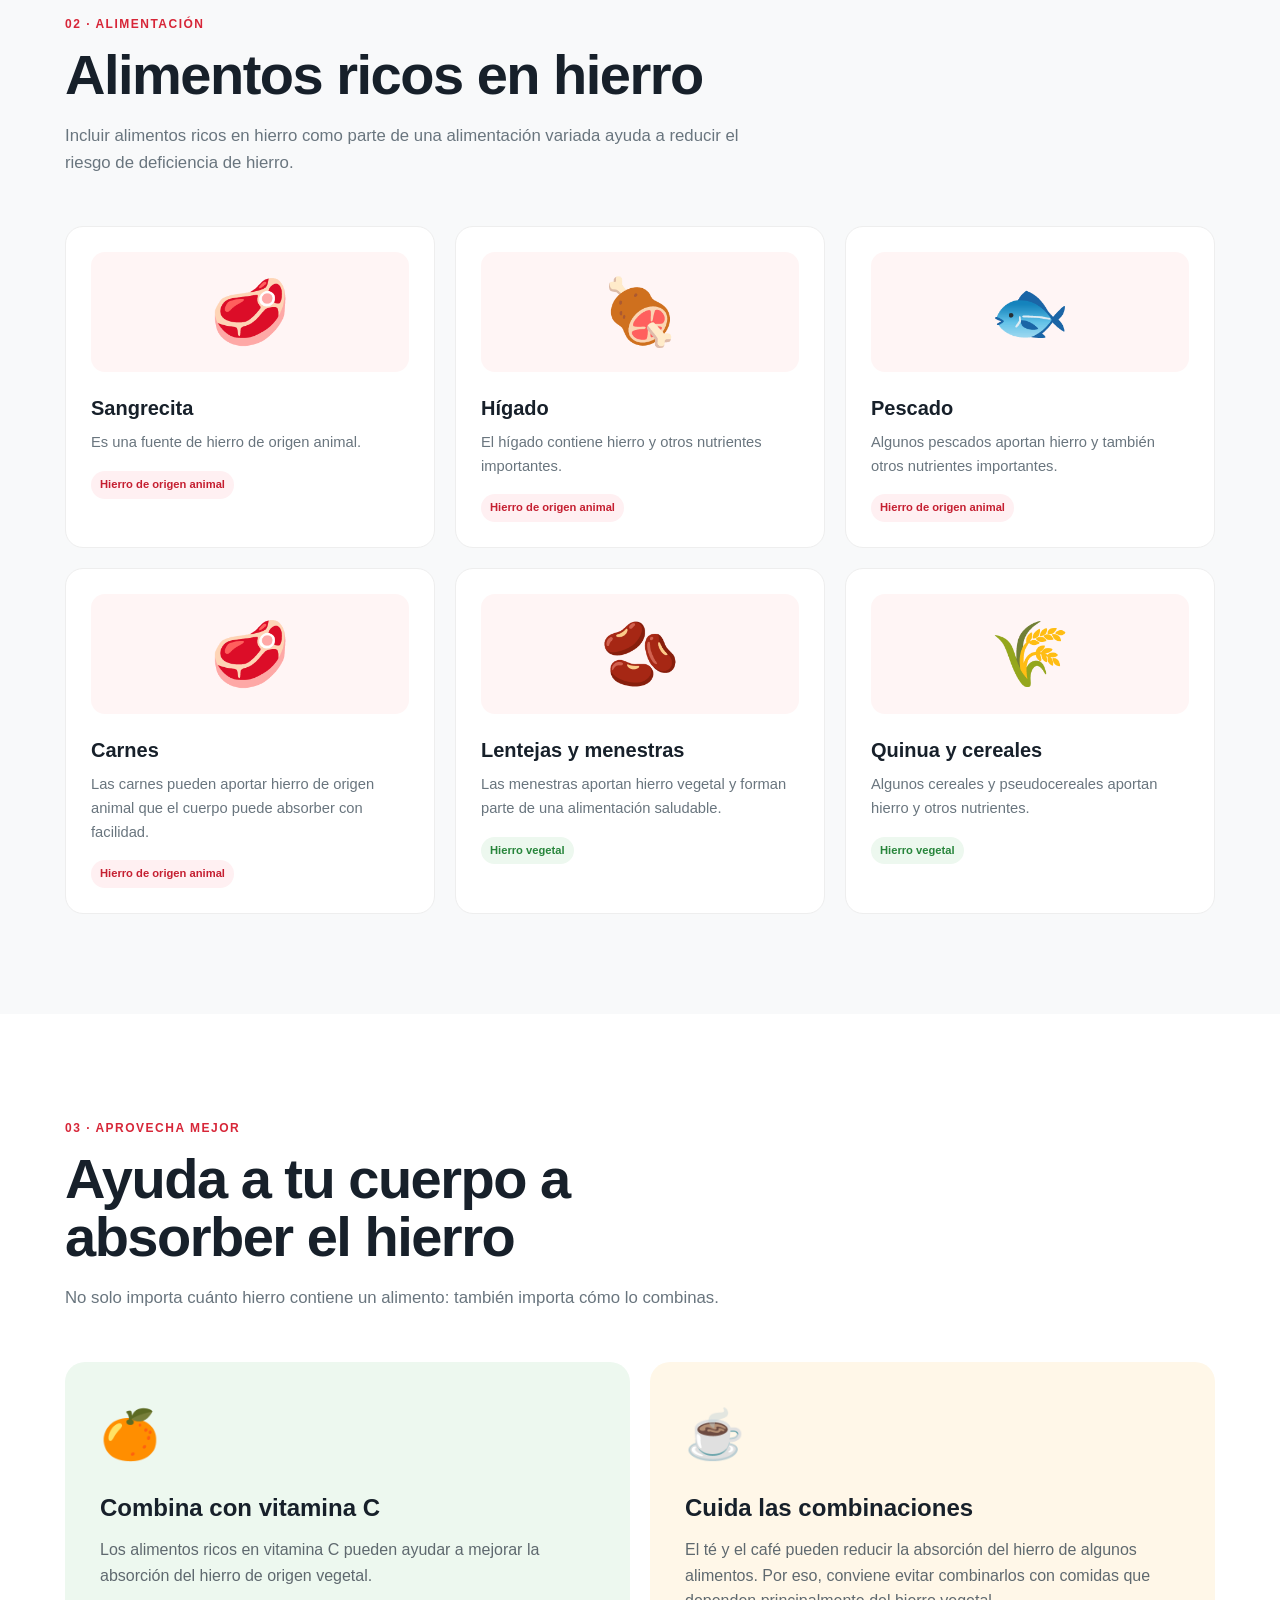
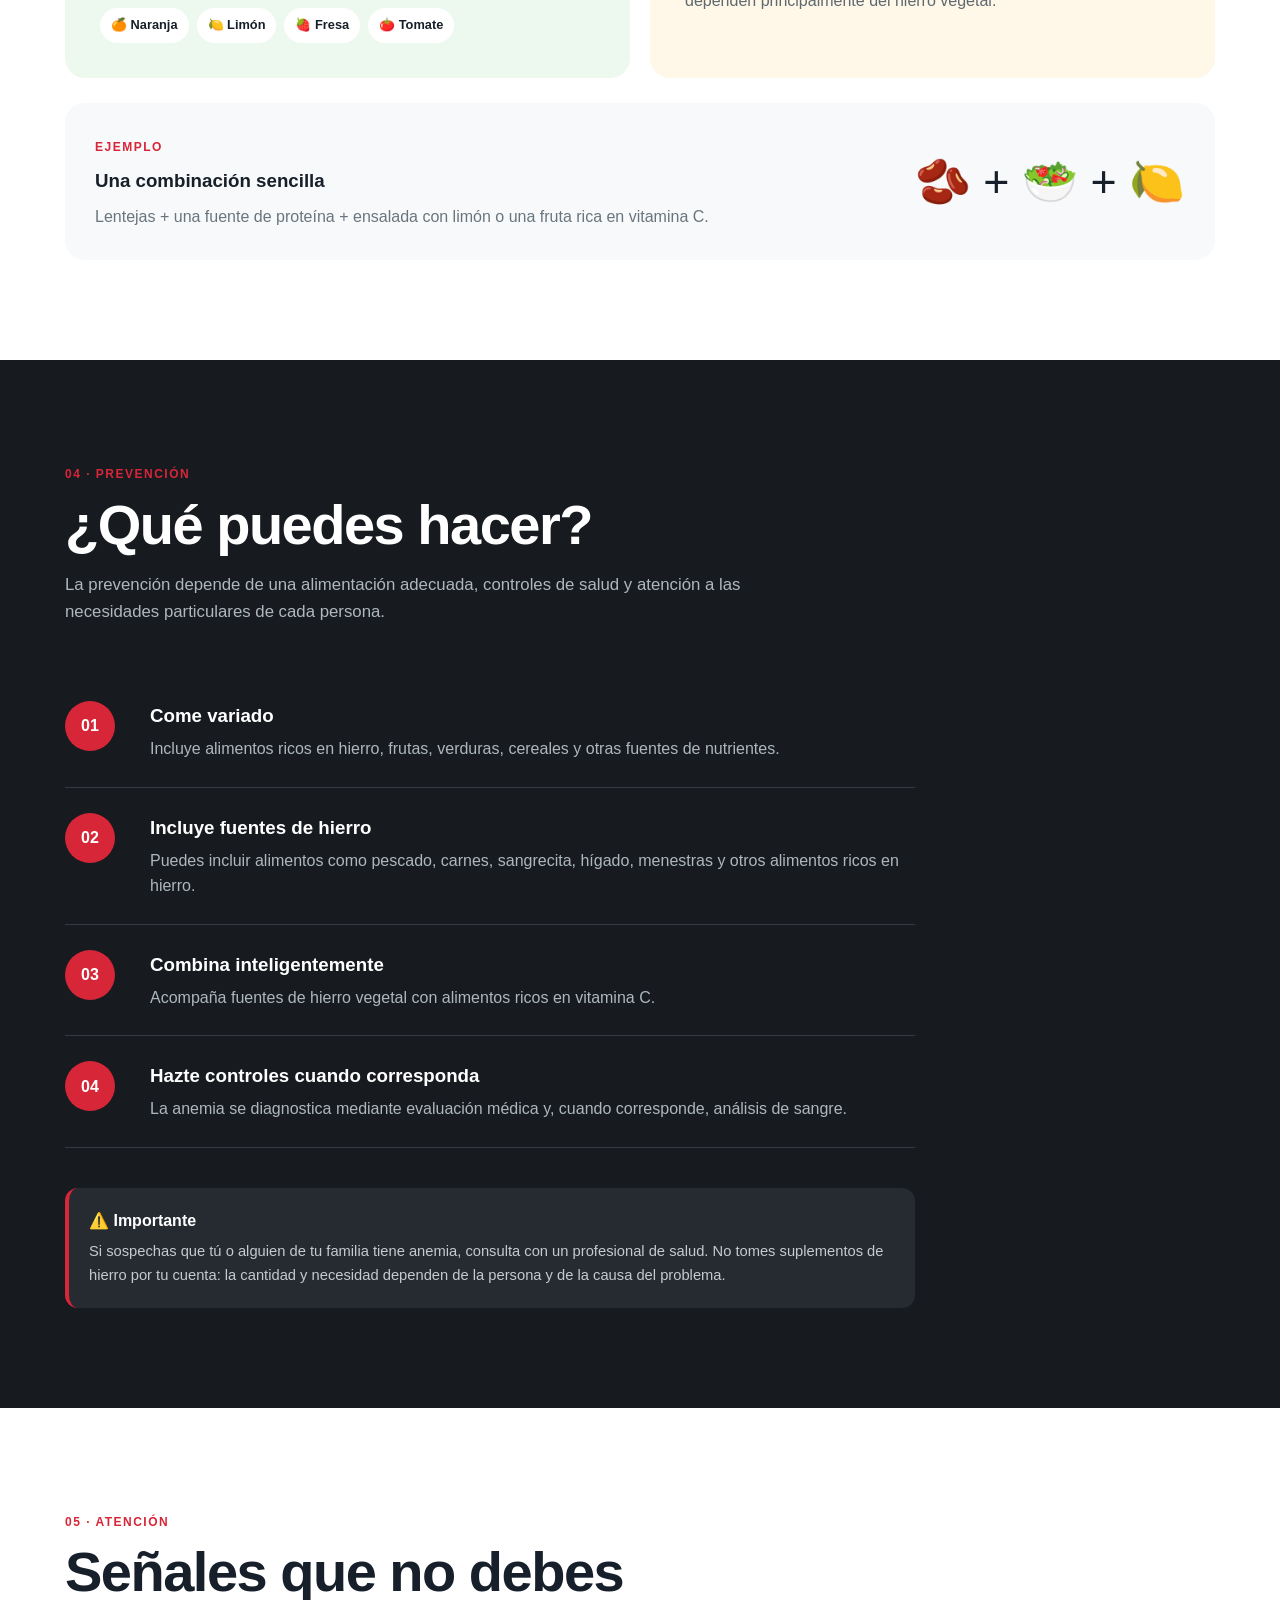
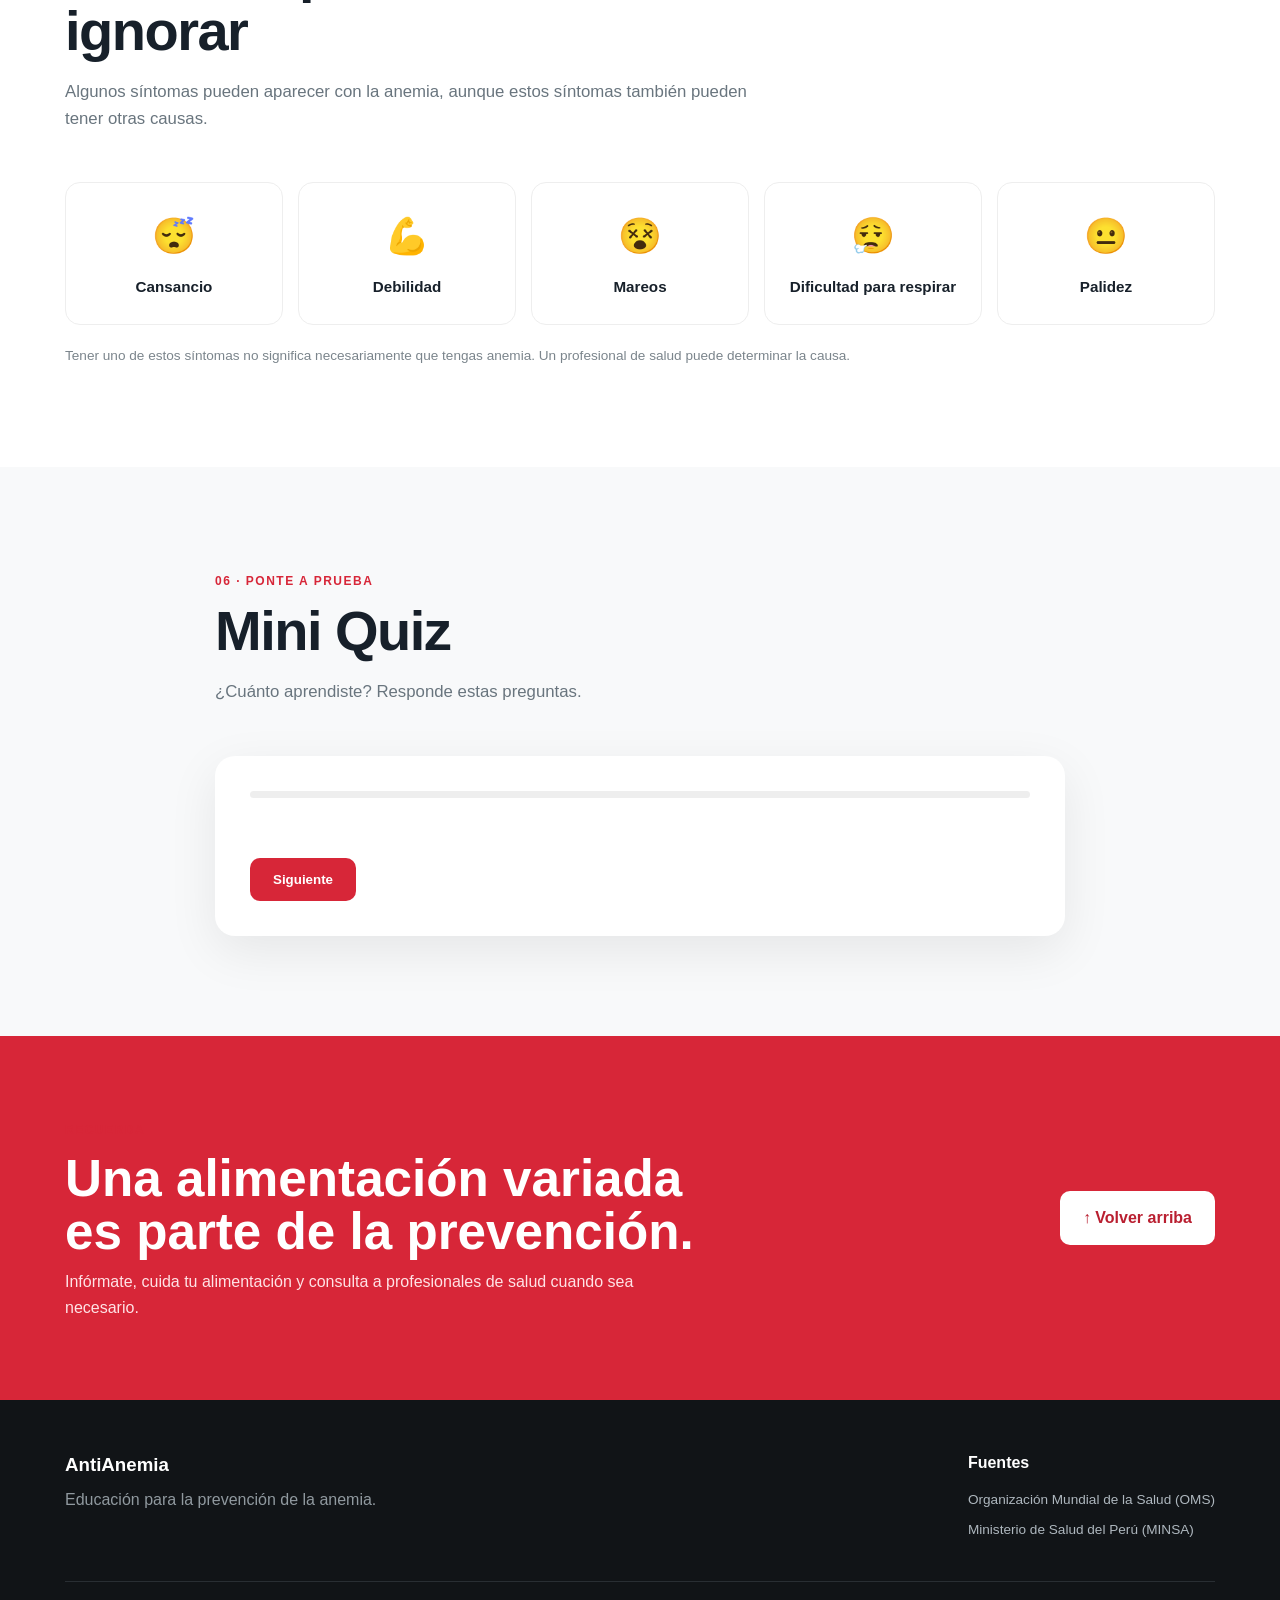
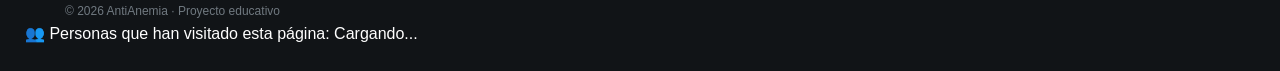
==== commit 5a1e3c04: "Update index.html" ====
--- a/index.html
+++ b/index.html
@@ -661,36 +661,22 @@
         </div>
 <div id="visitor-counter">
     👥 Personas que han visitado esta página:
+    <span id="visitor-number">Cargando...</span>
 </div>
-
-<div id="visitor-counter">
-    👥 Personas que han visitado esta página: <span id="visitor-number">Cargando...</span>
-</div>
-
-<script>
-    var t = setInterval(function() {
-        if (window.goatcounter && window.goatcounter.visit_count) {
-            clearInterval(t);
-
-            window.goatcounter.visit_count({
-                append: '#visitor-number',
-                path: 'TOTAL',
-                type: 'html',
-                no_branding: true
-            });
-        }
-    }, 100);
-</script>
 
 <script
     data-goatcounter="https://Yetiegglight.goatcounter.com/count"
     async
     src="https://gc.zgo.at/count.js">
 </script>
-    </footer>
-
-
-    <script src="quiz.js"></script>
-
-</body>
-</html>
+
+<script>
+    window.addEventListener("load", function () {
+        if (window.goatcounter) {
+            window.goatcounter.visit_count({
+                append: "#visitor-number",
+                path: "TOTAL"
+            });
+        }
+    });
+</script>
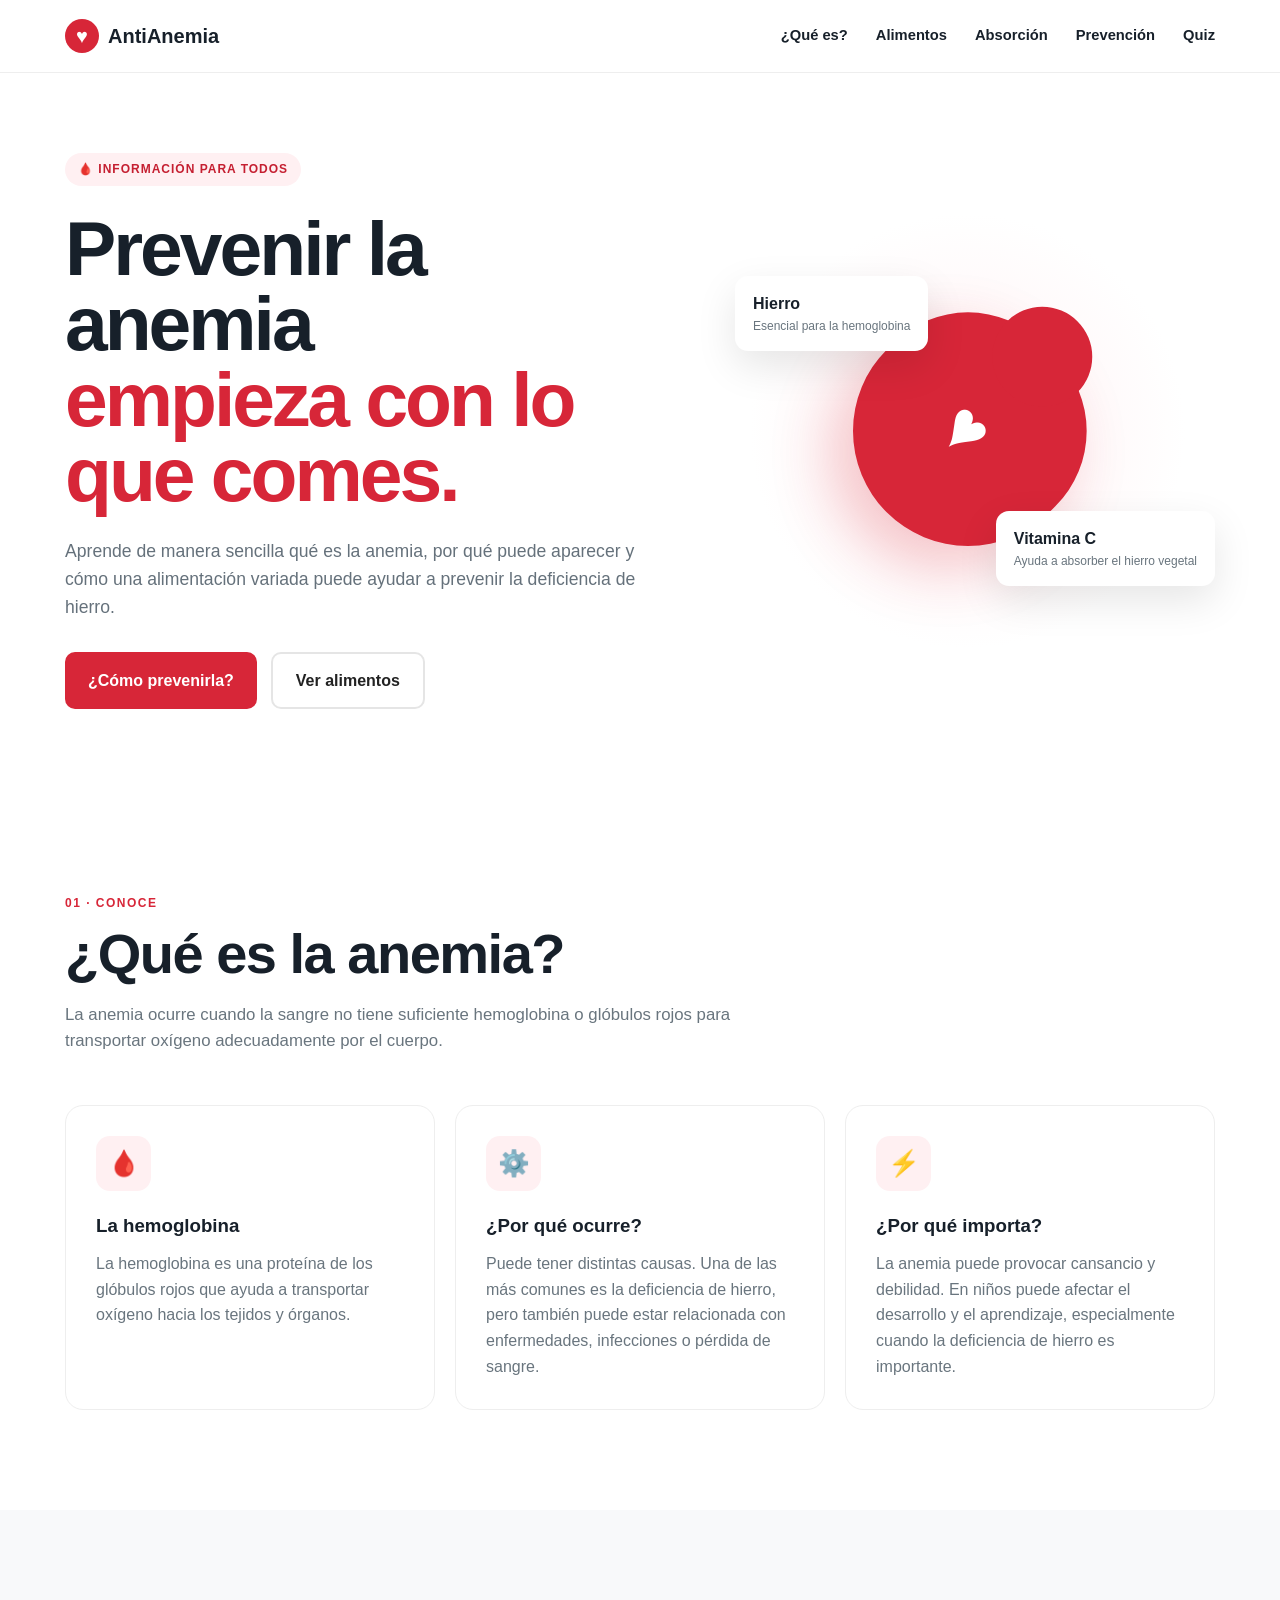
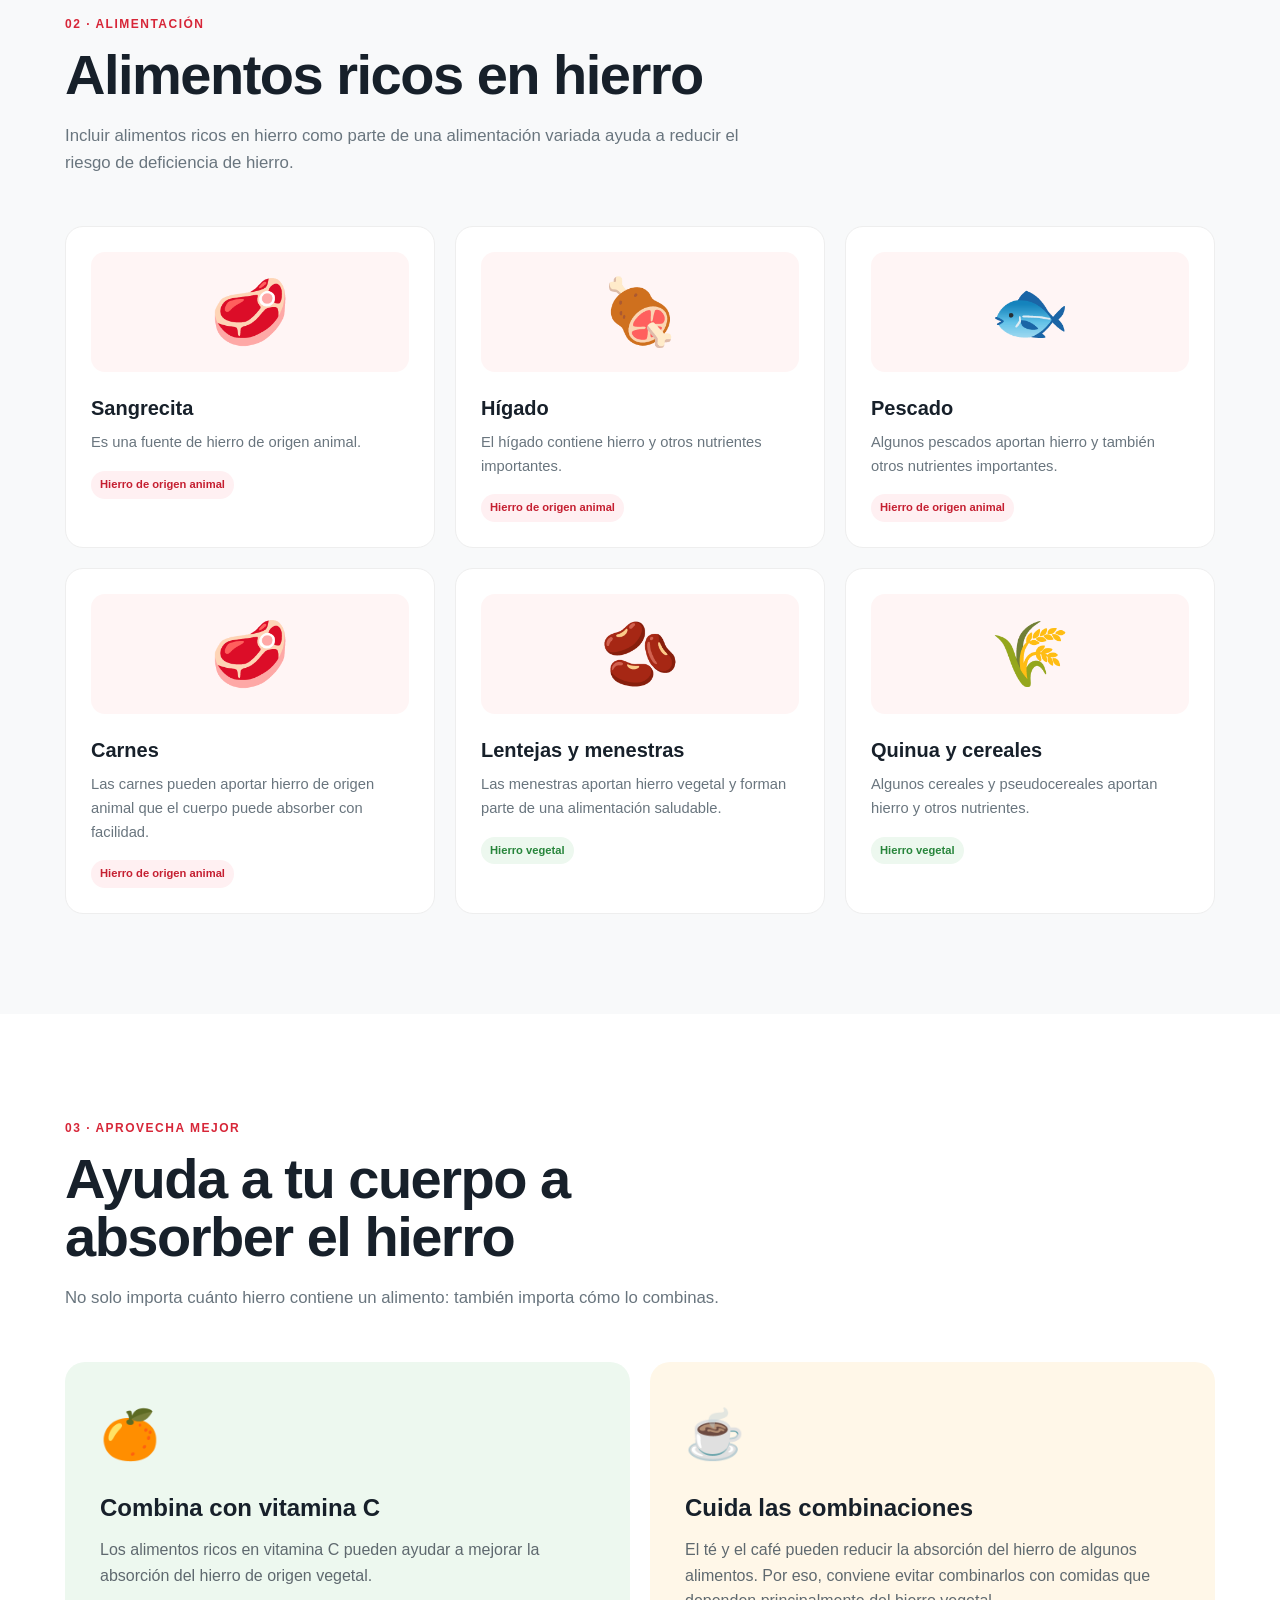
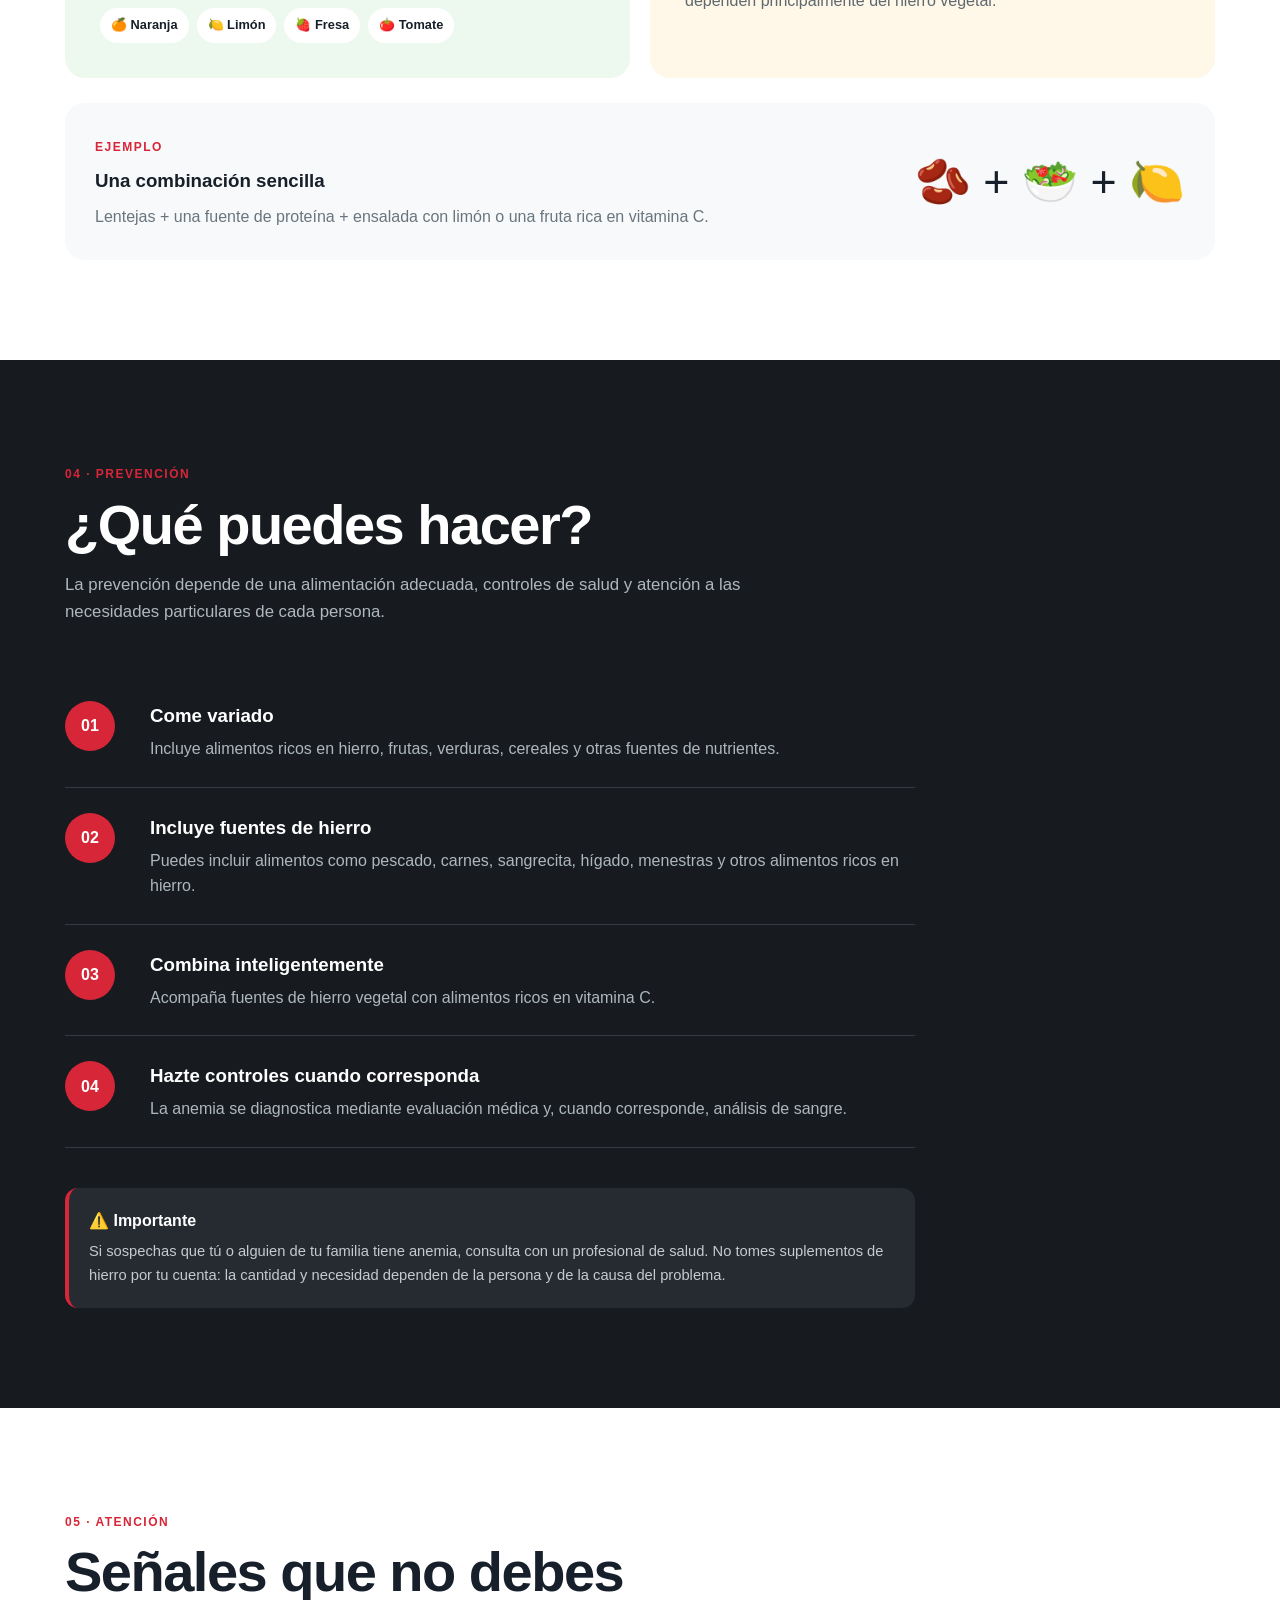
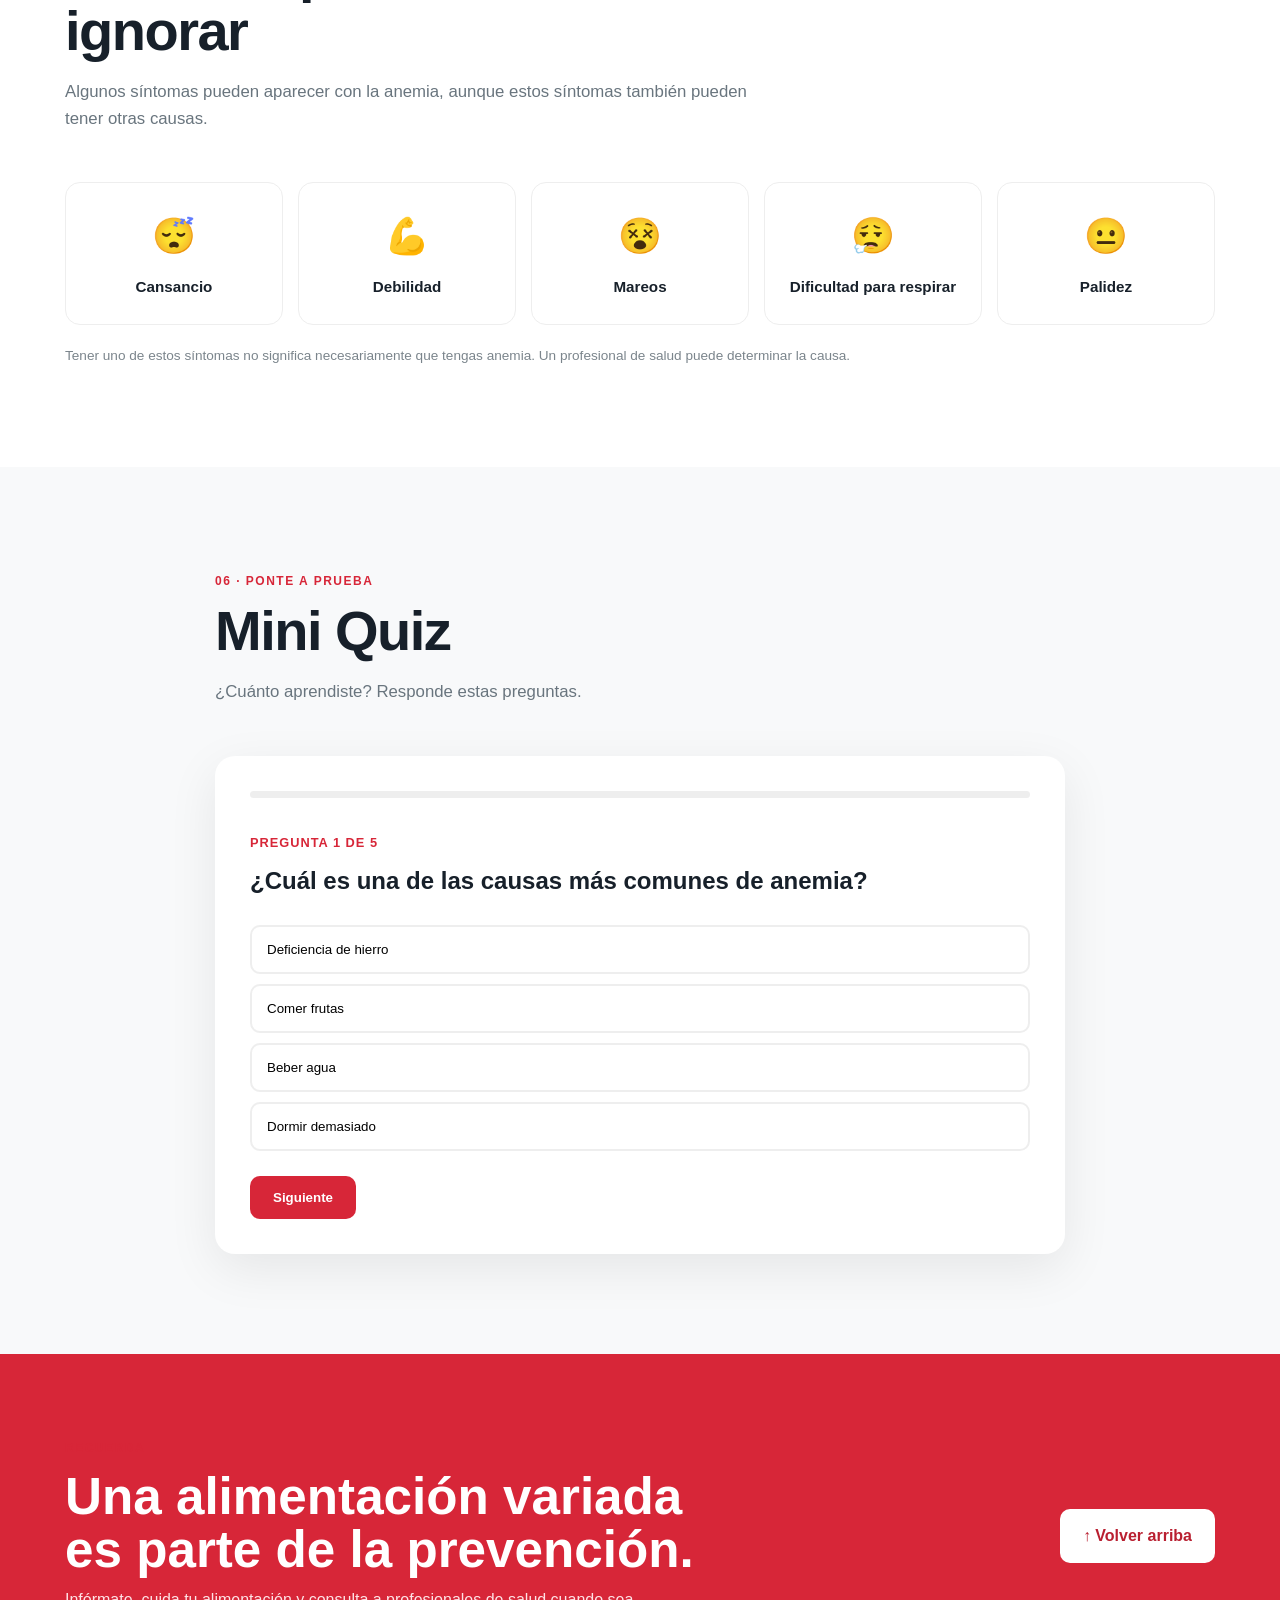
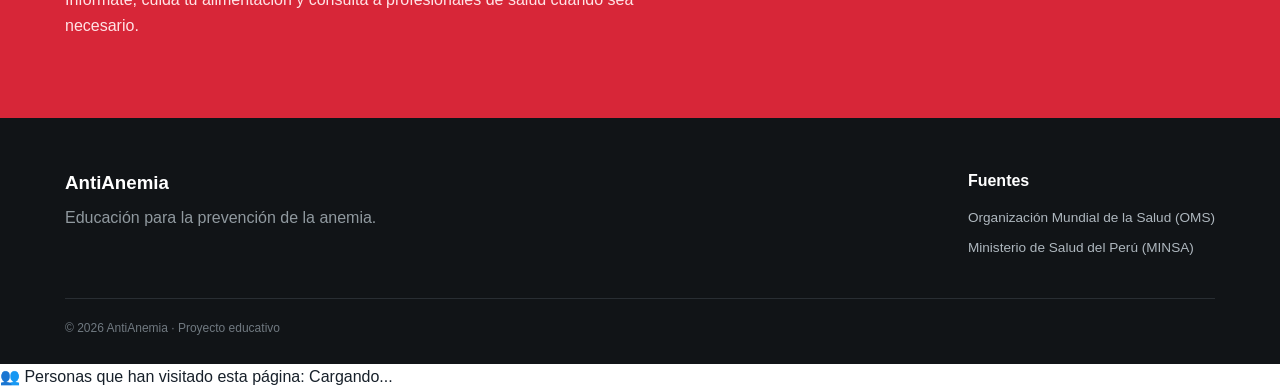
==== commit 7e9a4695: "Fix HTML encoding issues in index.html" ====
--- a/index.html
+++ b/index.html
@@ -658,25 +658,34 @@
 
         <div class="copyright">
             © 2026 AntiAnemia · Proyecto educativo
+            
+    </footer>
+
+
+    <script src="quiz.js"></script>
+
+</body>
+</html>
         </div>
-<div id="visitor-counter">
+     <div id="visitor-counter">
     👥 Personas que han visitado esta página:
     <span id="visitor-number">Cargando...</span>
 </div>
 
-<script
-    data-goatcounter="https://Yetiegglight.goatcounter.com/count"
-    async
-    src="https://gc.zgo.at/count.js">
-</script>
+<script data-goatcounter="https://Yetiegglight.goatcounter.com/count"
+        async
+        src="https://gc.zgo.at/count.js"></script>
 
 <script>
-    window.addEventListener("load", function () {
-        if (window.goatcounter) {
+    var t = setInterval(function() {
+        if (window.goatcounter && window.goatcounter.visit_count) {
+            clearInterval(t);
+
             window.goatcounter.visit_count({
                 append: "#visitor-number",
-                path: "TOTAL"
+                path: "TOTAL",
+                no_branding: true
             });
         }
-    });
+    }, 100);
 </script>
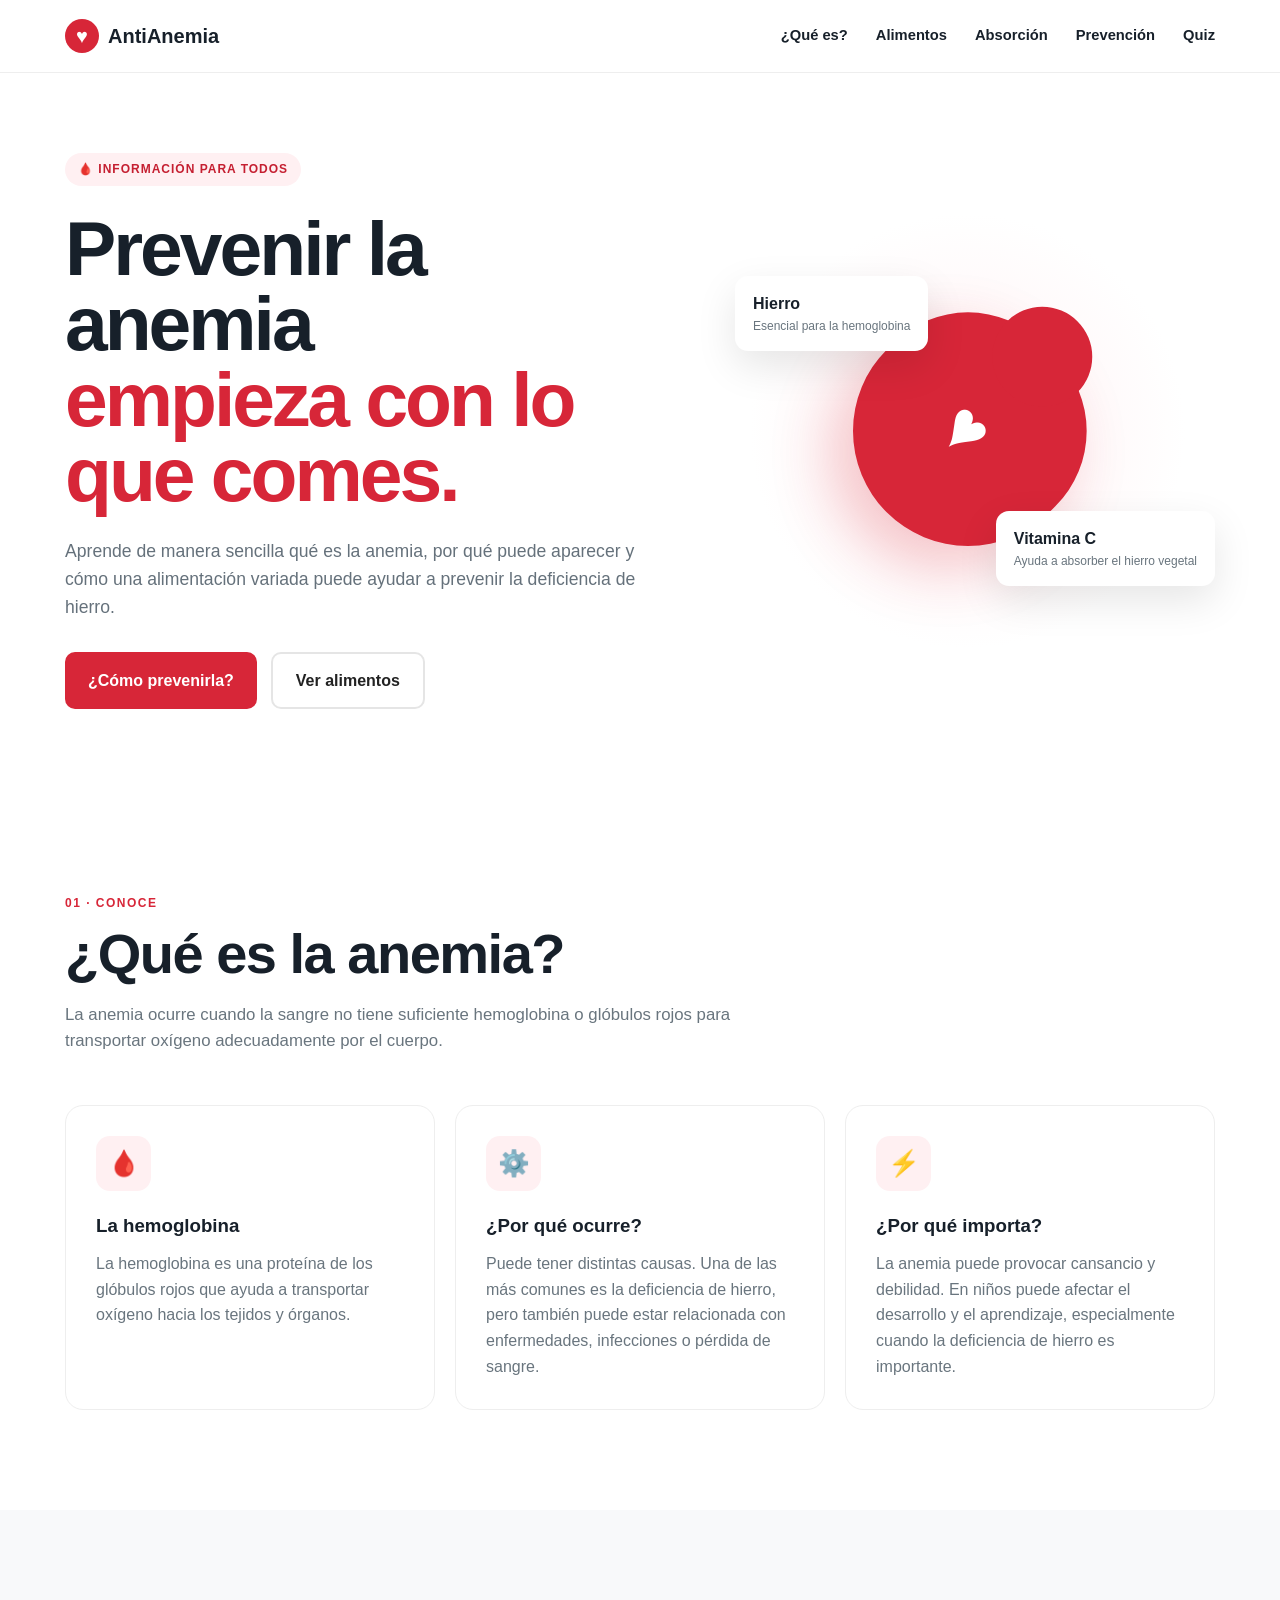
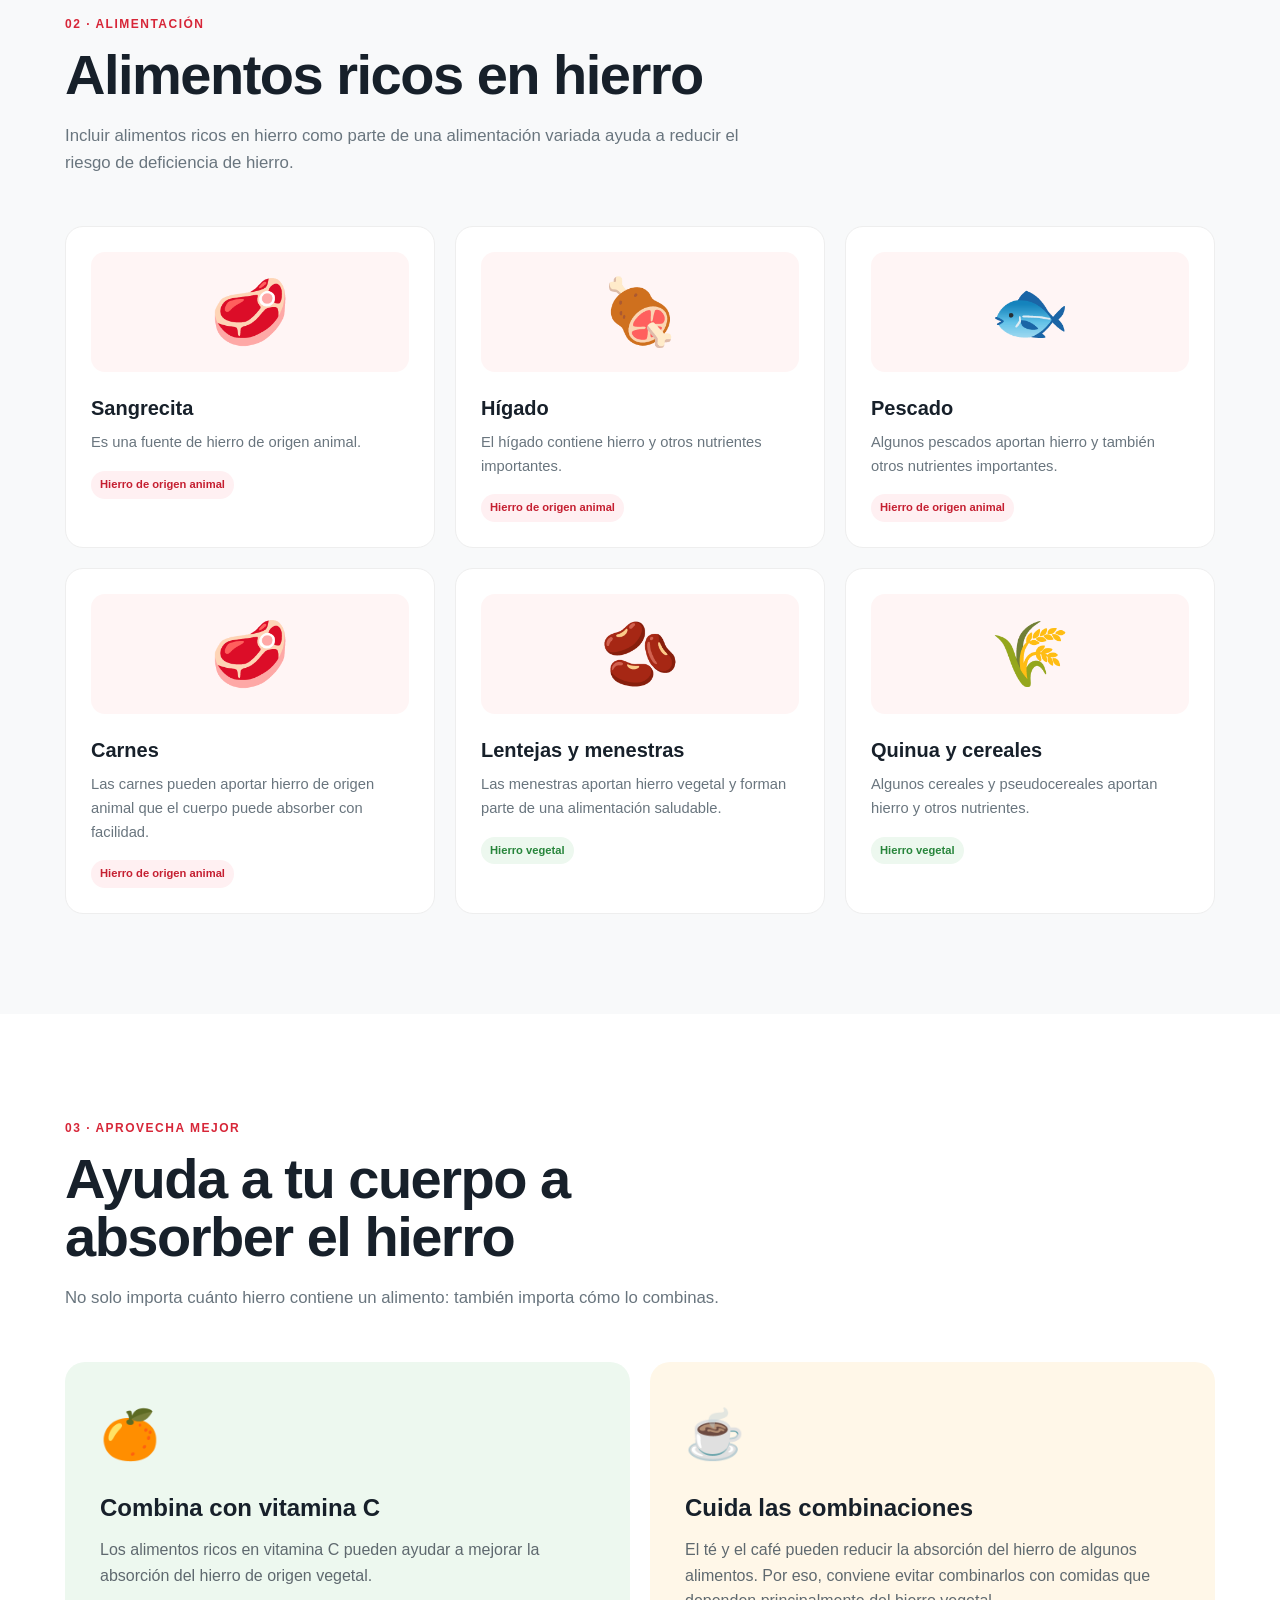
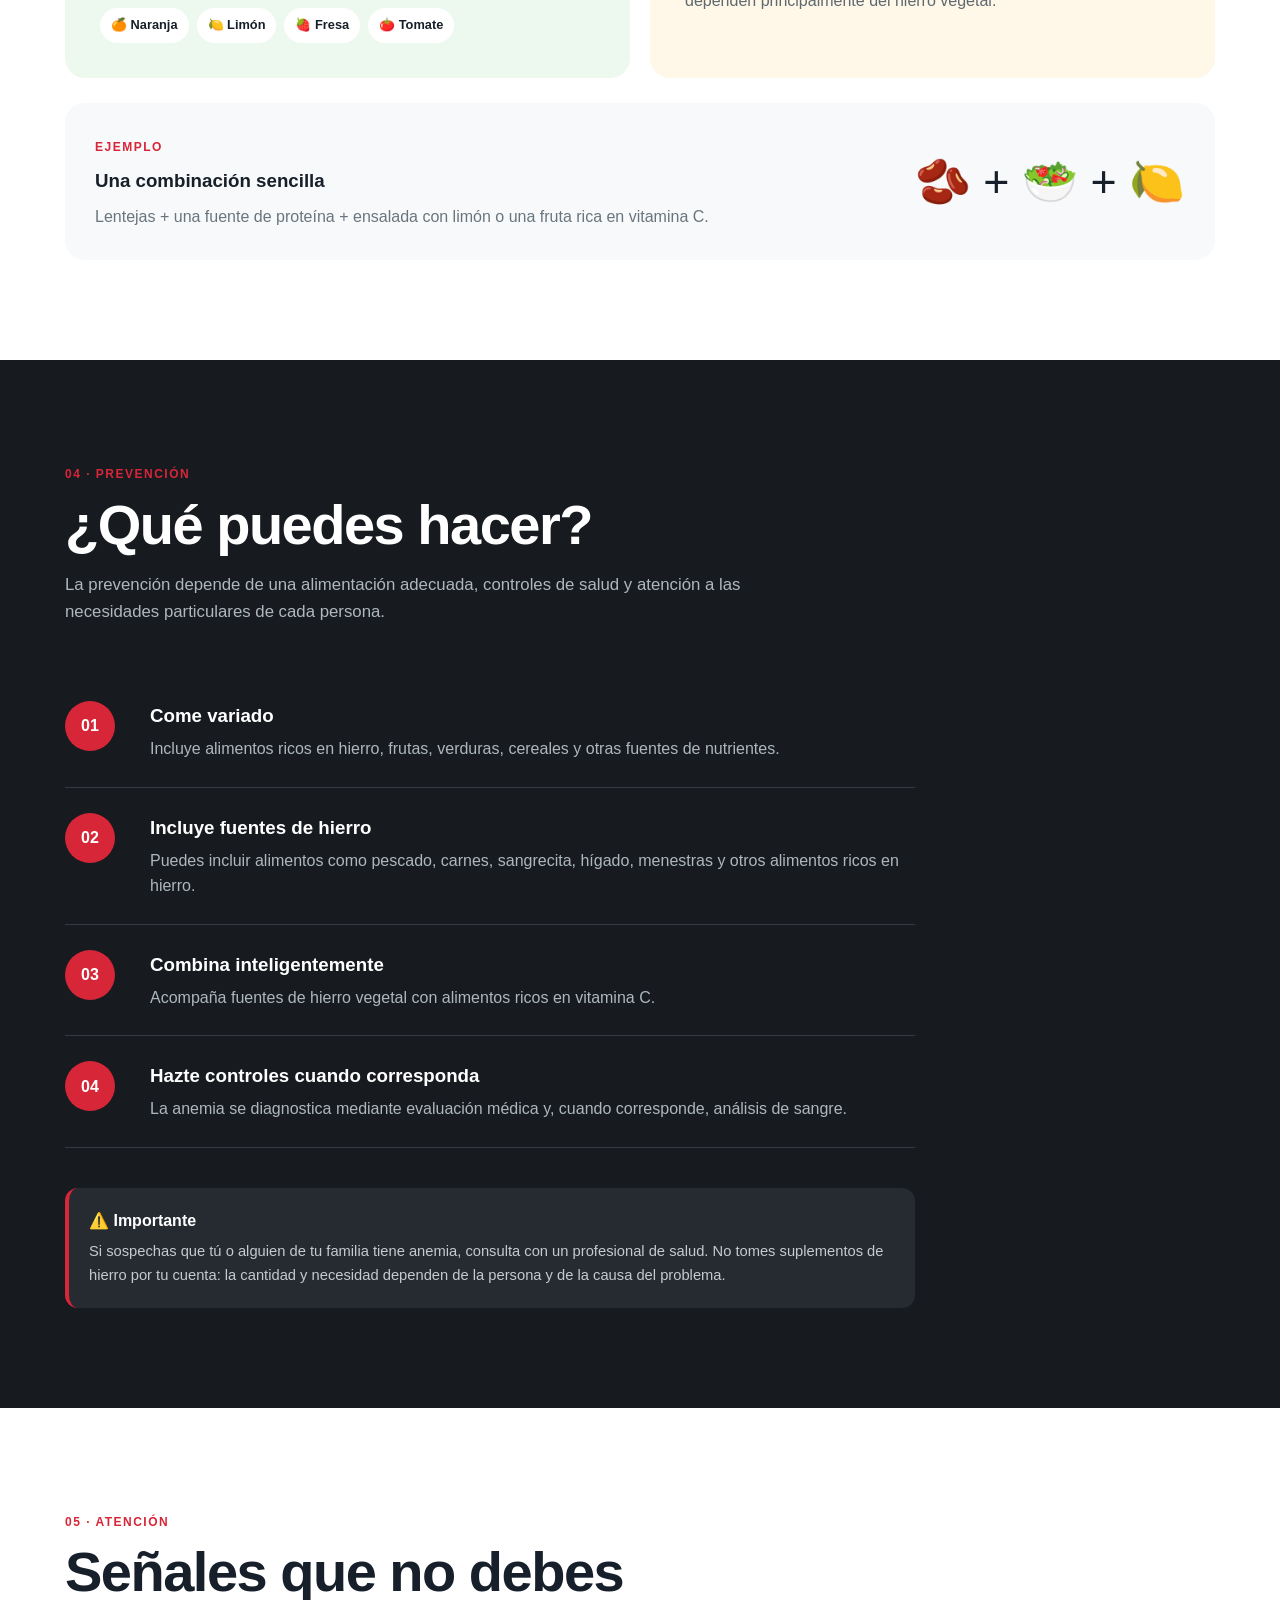
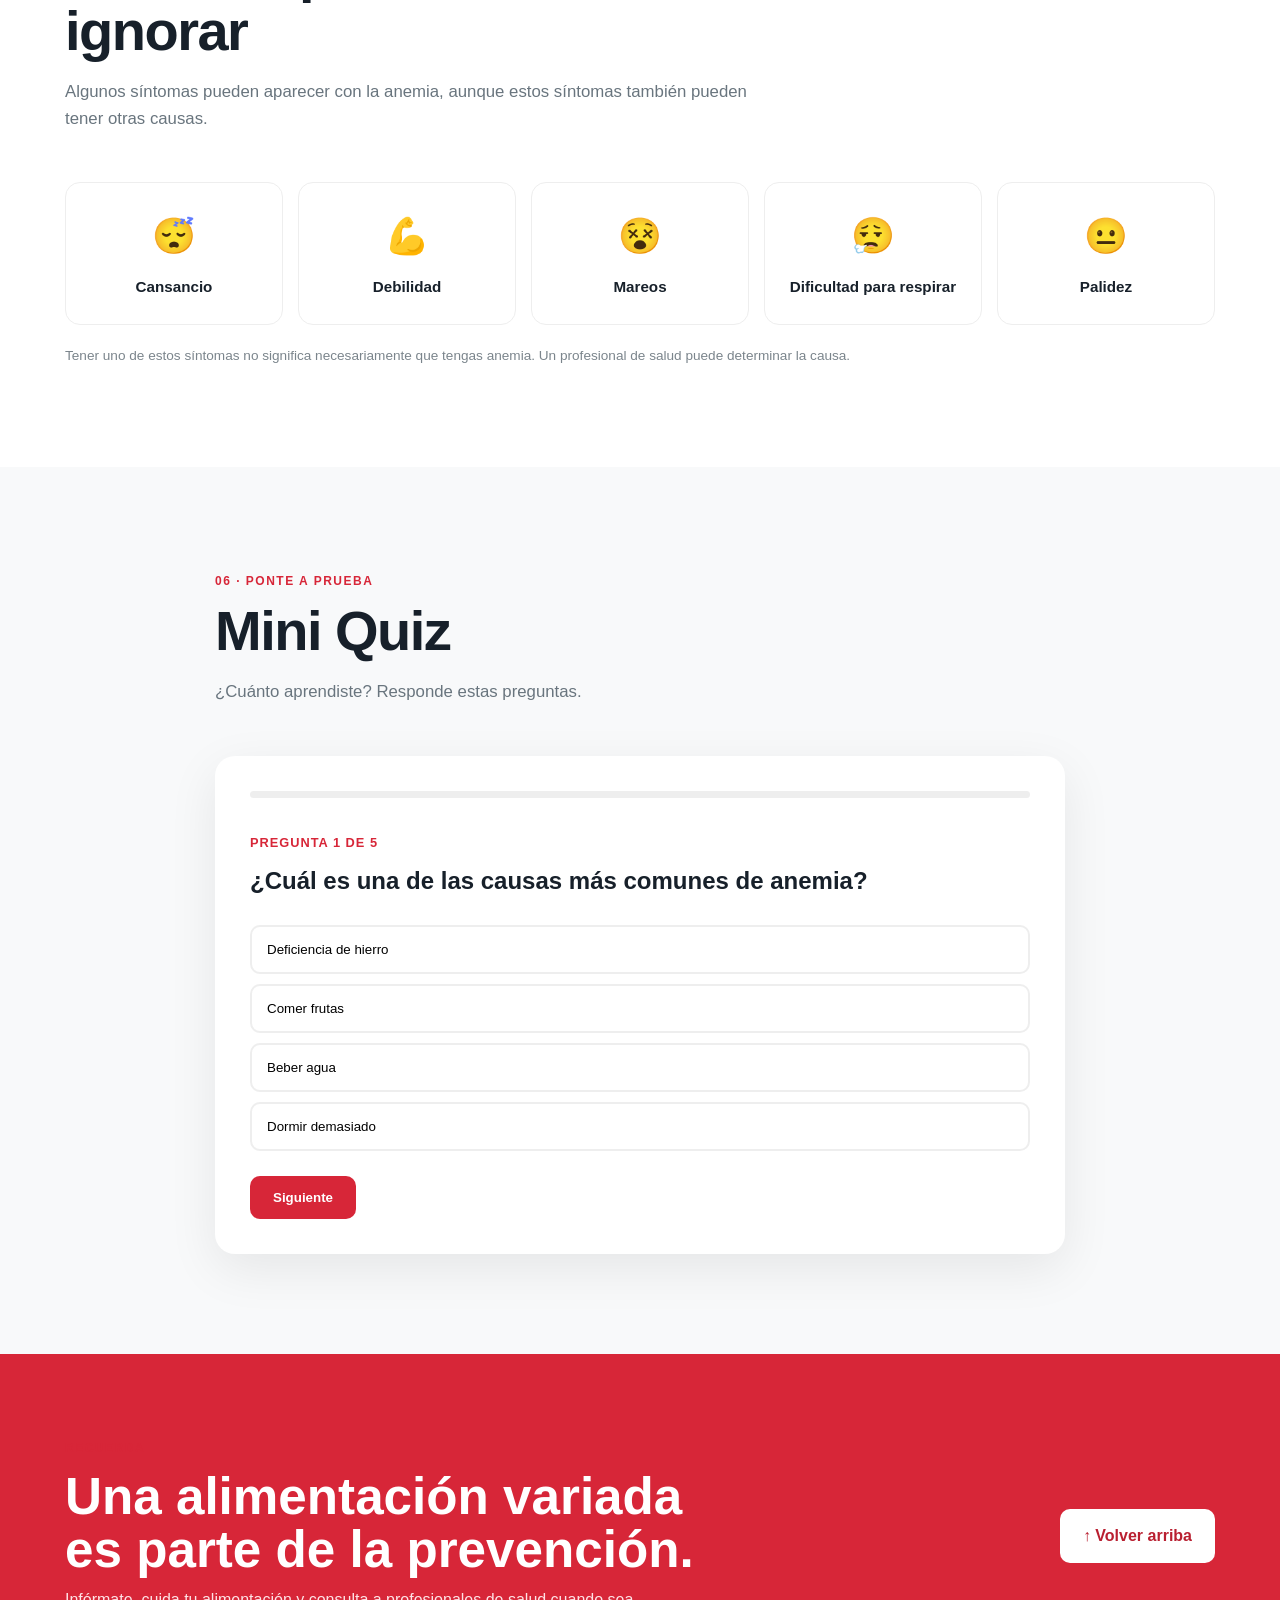
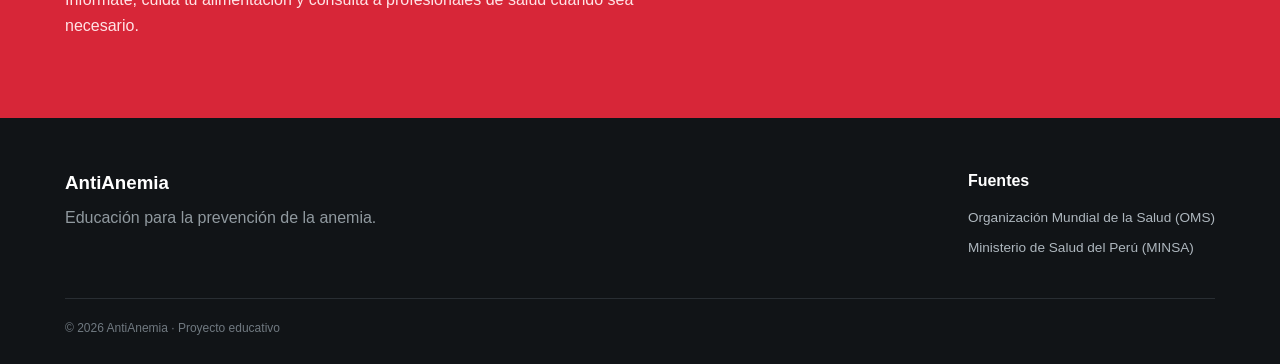
==== commit fd248f9d: "Restore index.html with original content" ====
--- a/index.html
+++ b/index.html
@@ -658,7 +658,8 @@
 
         <div class="copyright">
             © 2026 AntiAnemia · Proyecto educativo
-            
+        </div>
+
     </footer>
 
 
@@ -666,26 +667,3 @@
 
 </body>
 </html>
-        </div>
-     <div id="visitor-counter">
-    👥 Personas que han visitado esta página:
-    <span id="visitor-number">Cargando...</span>
-</div>
-
-<script data-goatcounter="https://Yetiegglight.goatcounter.com/count"
-        async
-        src="https://gc.zgo.at/count.js"></script>
-
-<script>
-    var t = setInterval(function() {
-        if (window.goatcounter && window.goatcounter.visit_count) {
-            clearInterval(t);
-
-            window.goatcounter.visit_count({
-                append: "#visitor-number",
-                path: "TOTAL",
-                no_branding: true
-            });
-        }
-    }, 100);
-</script>
